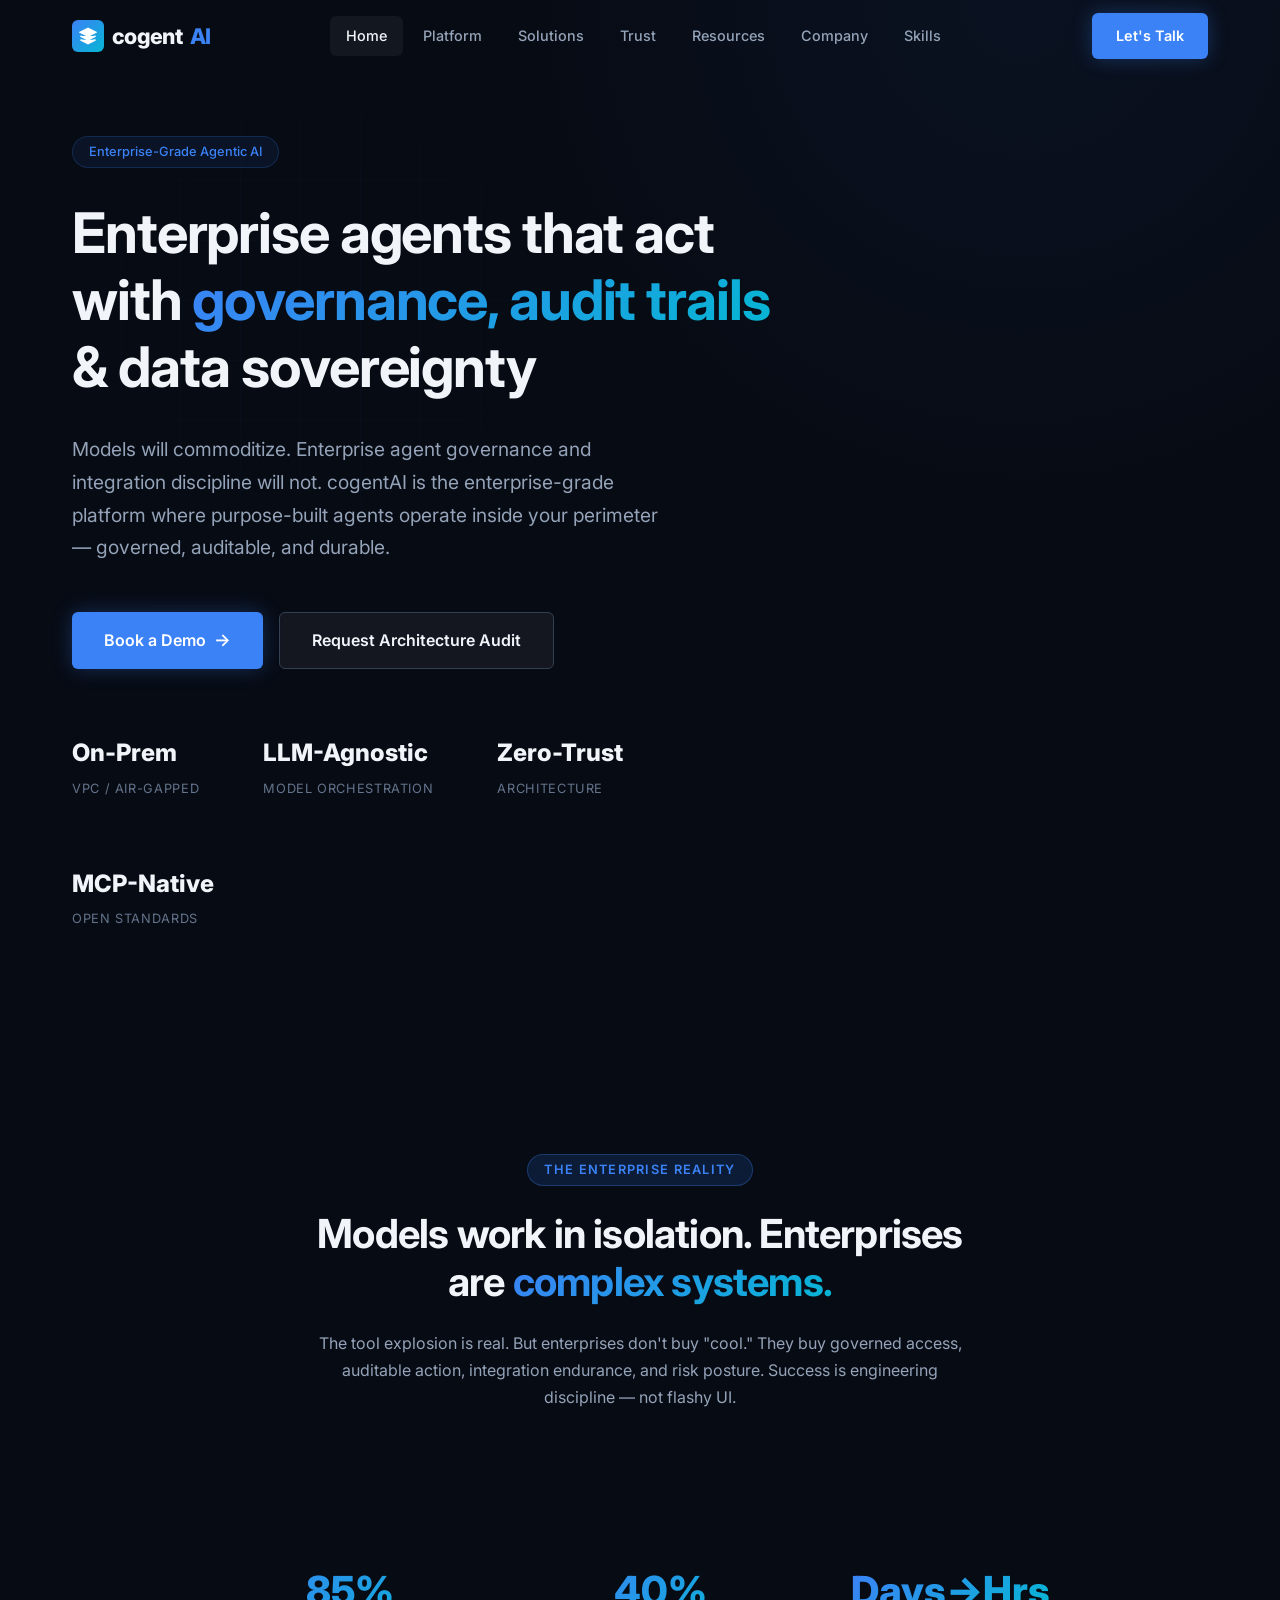
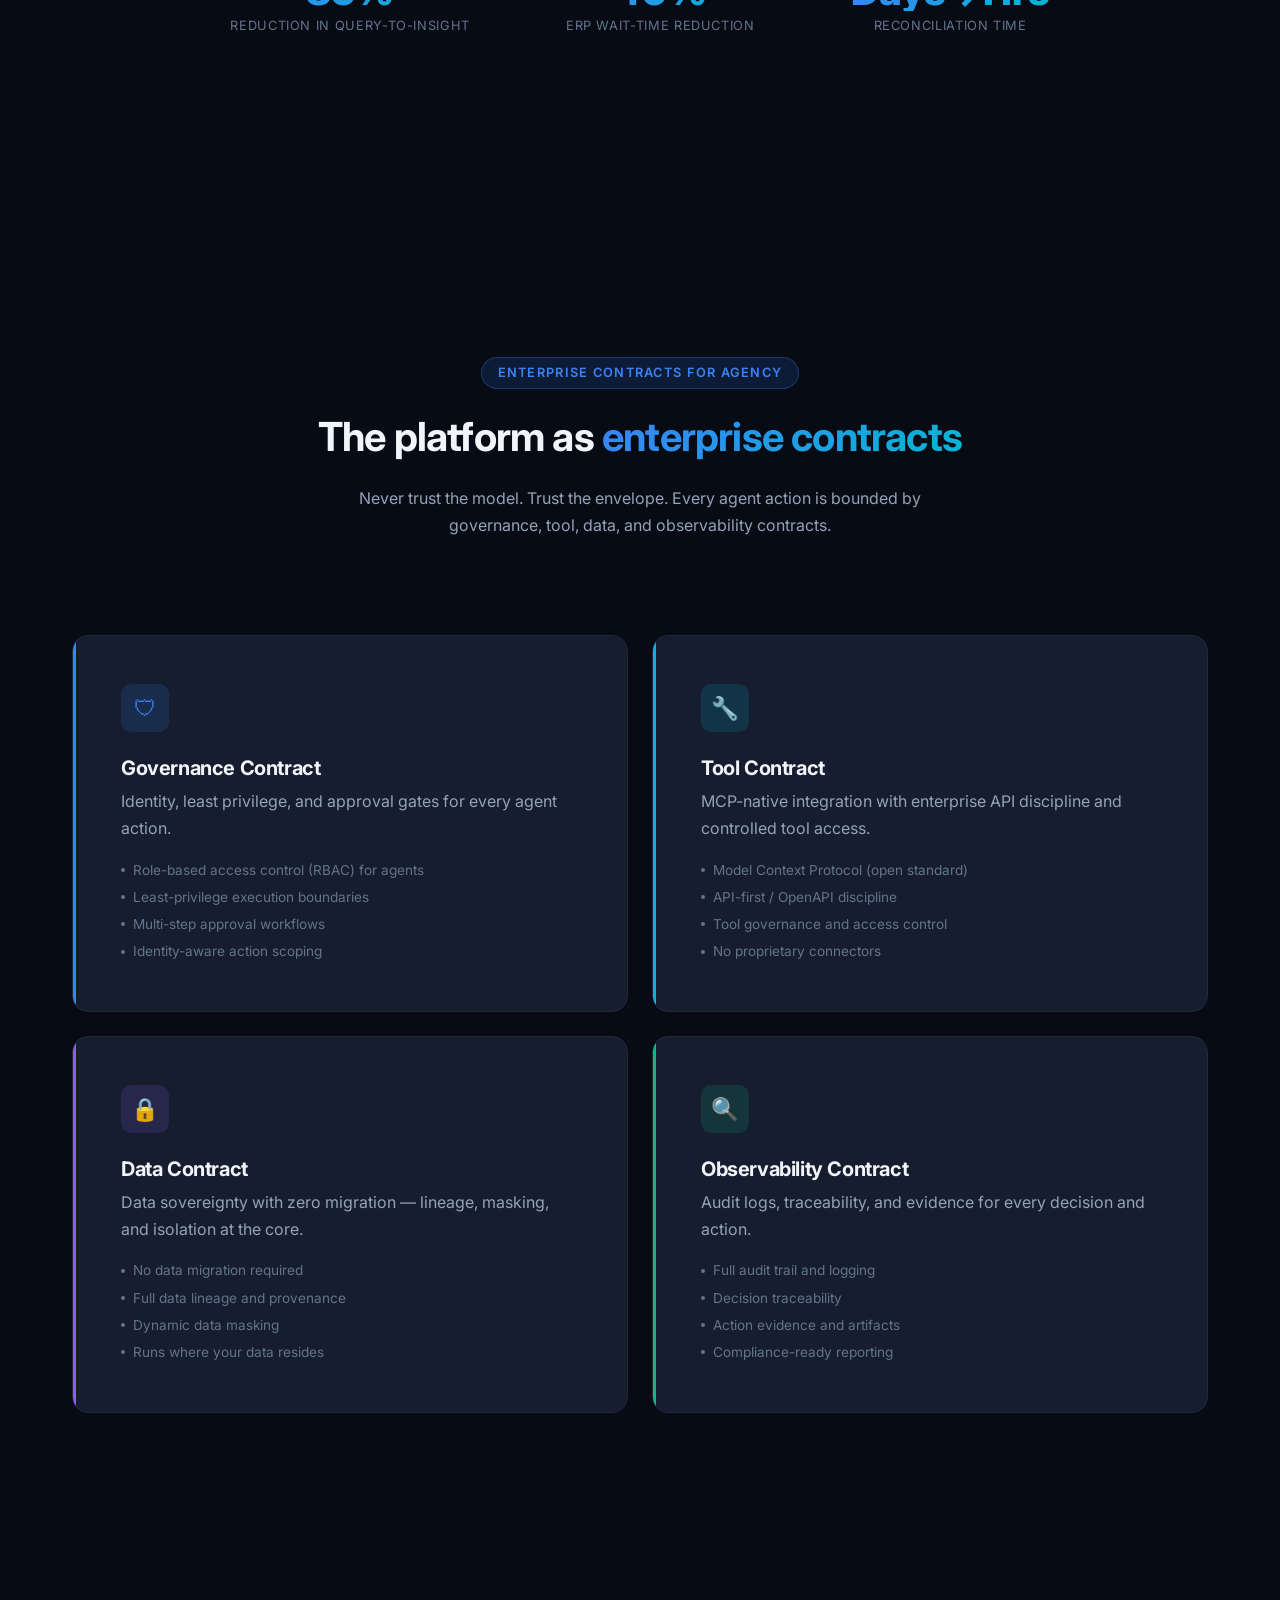
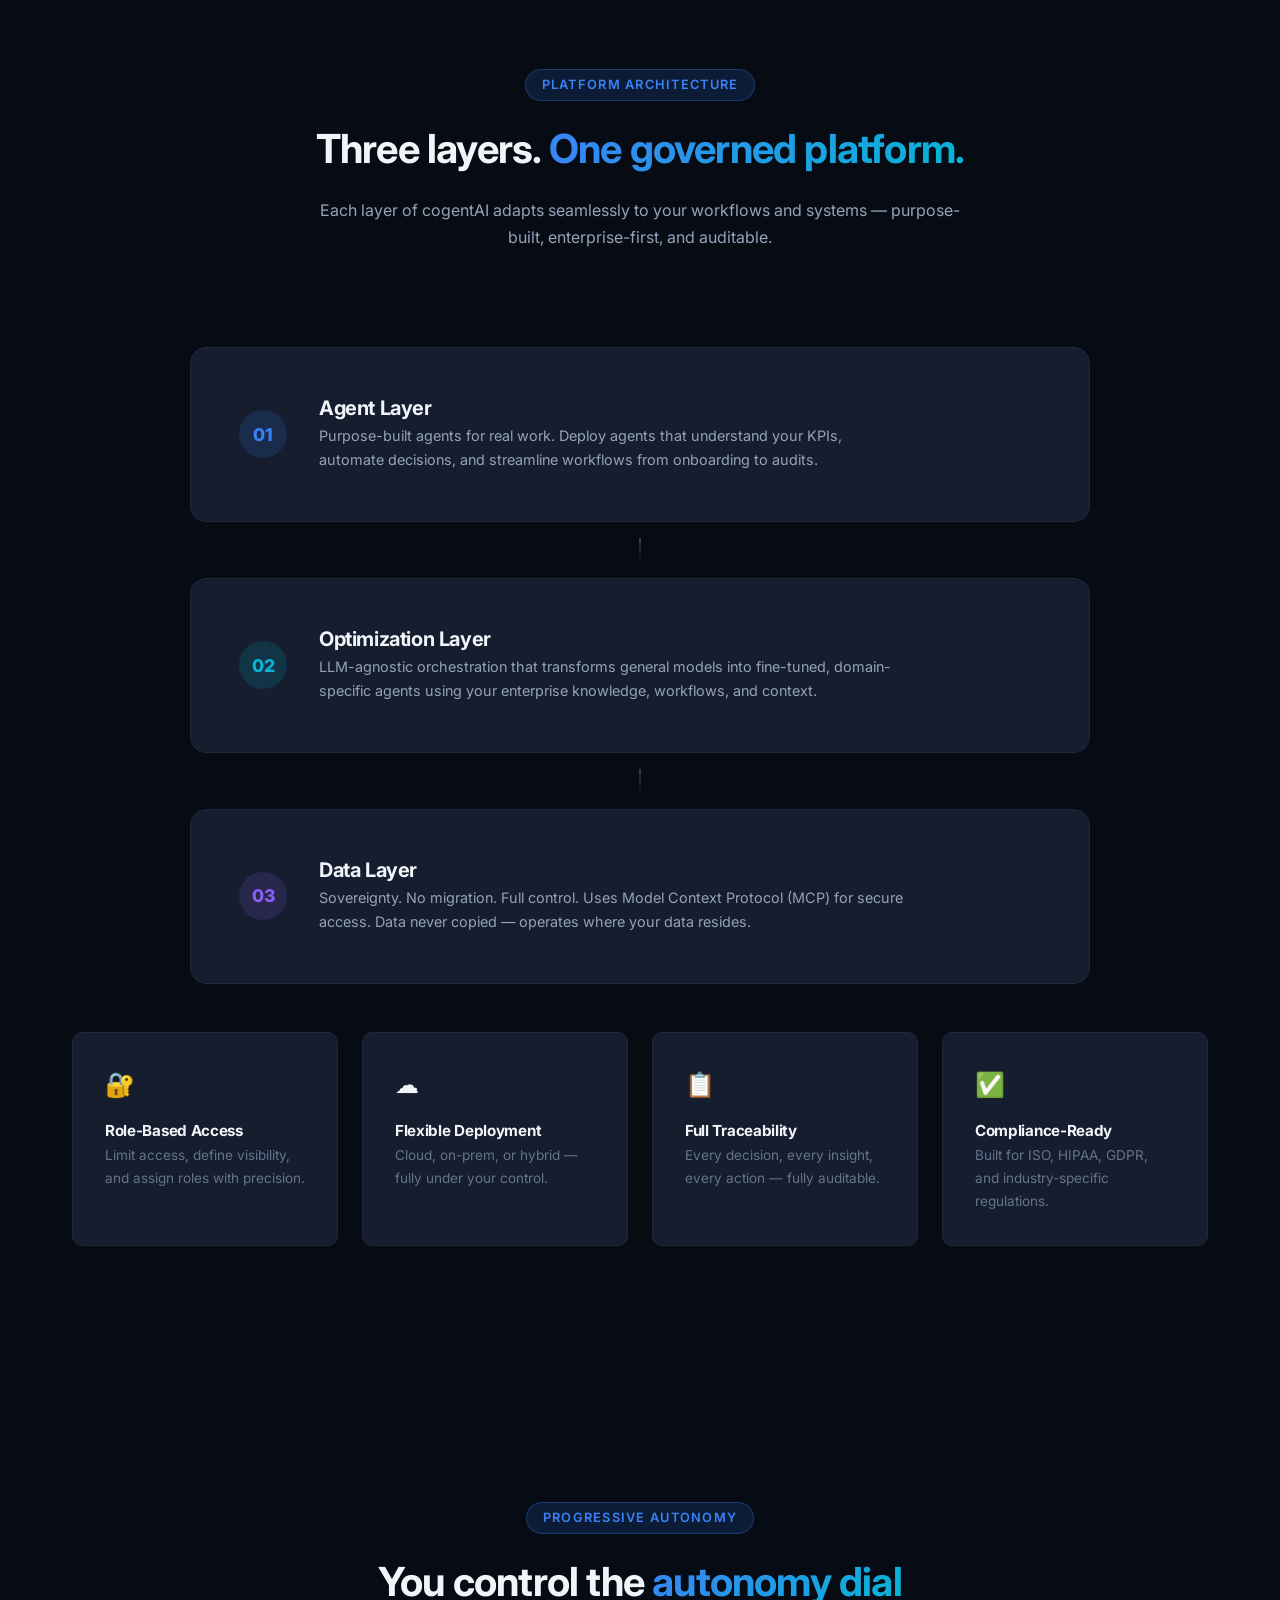
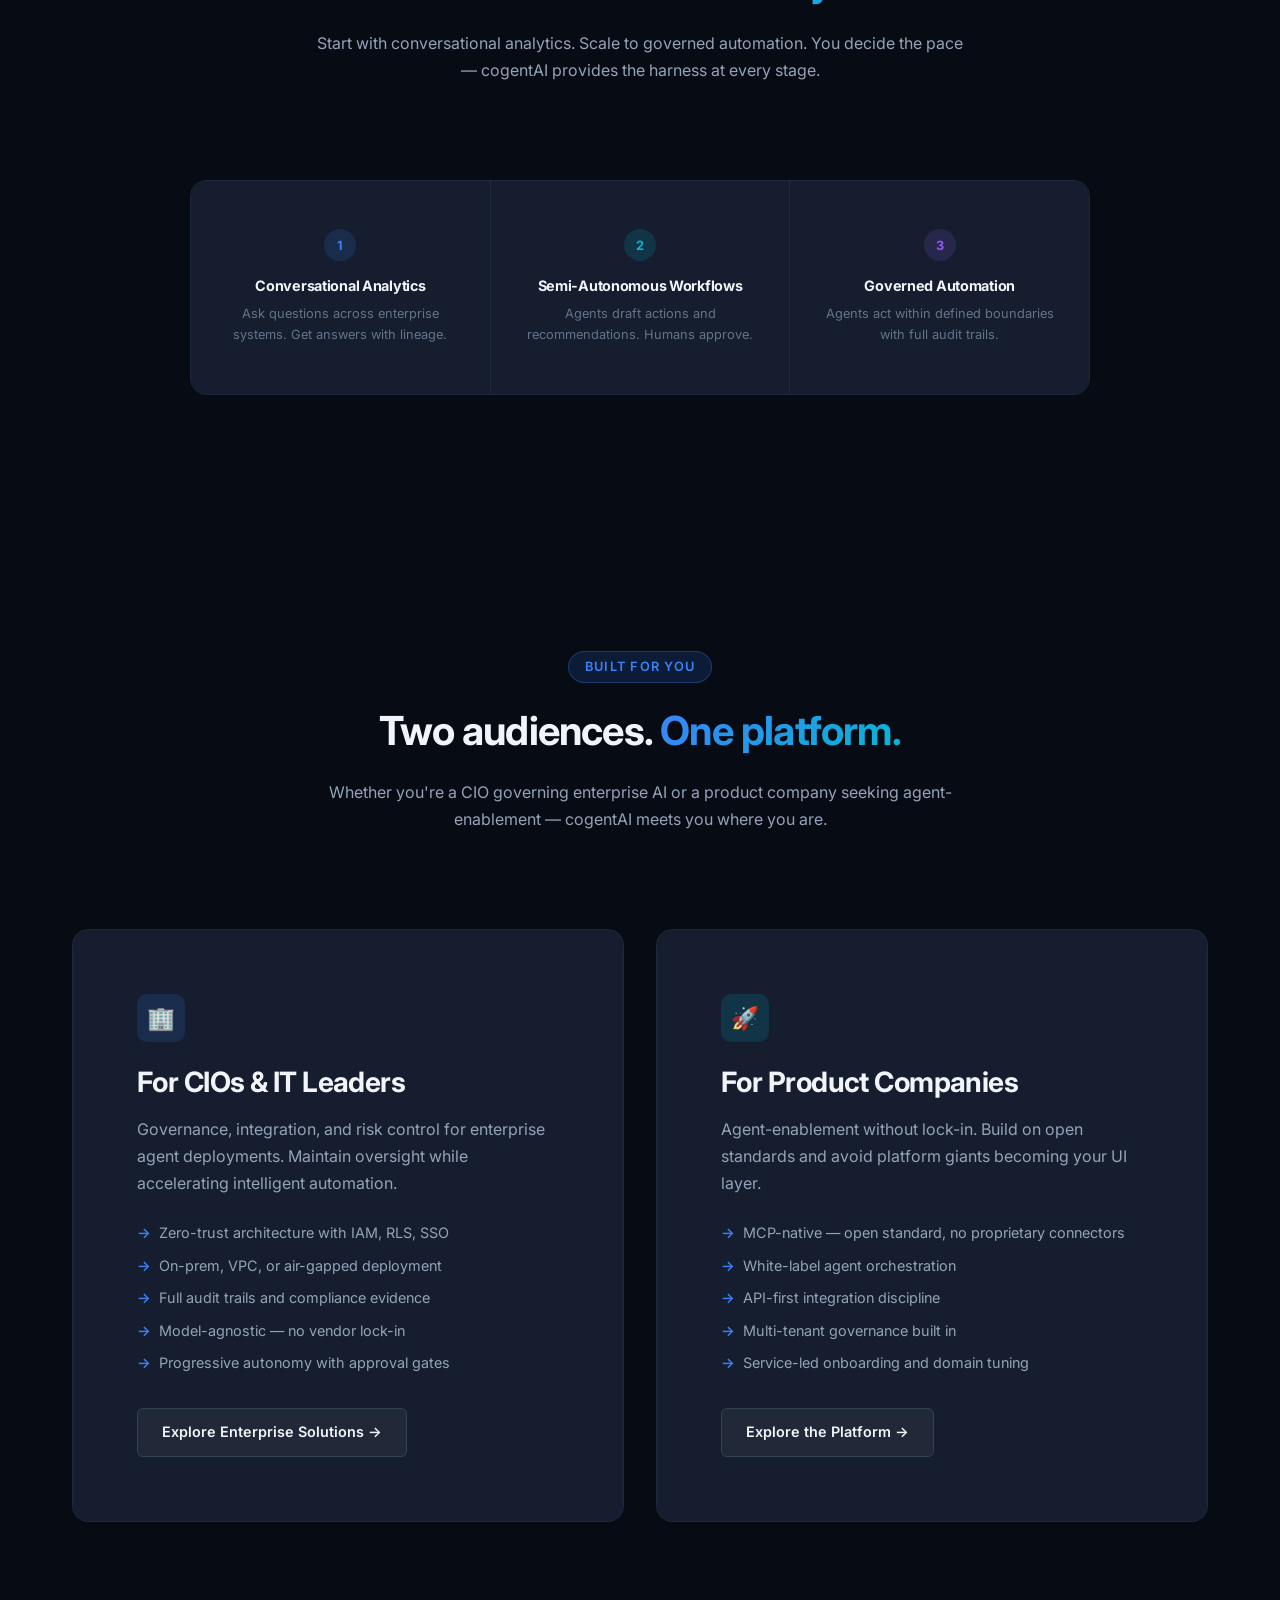
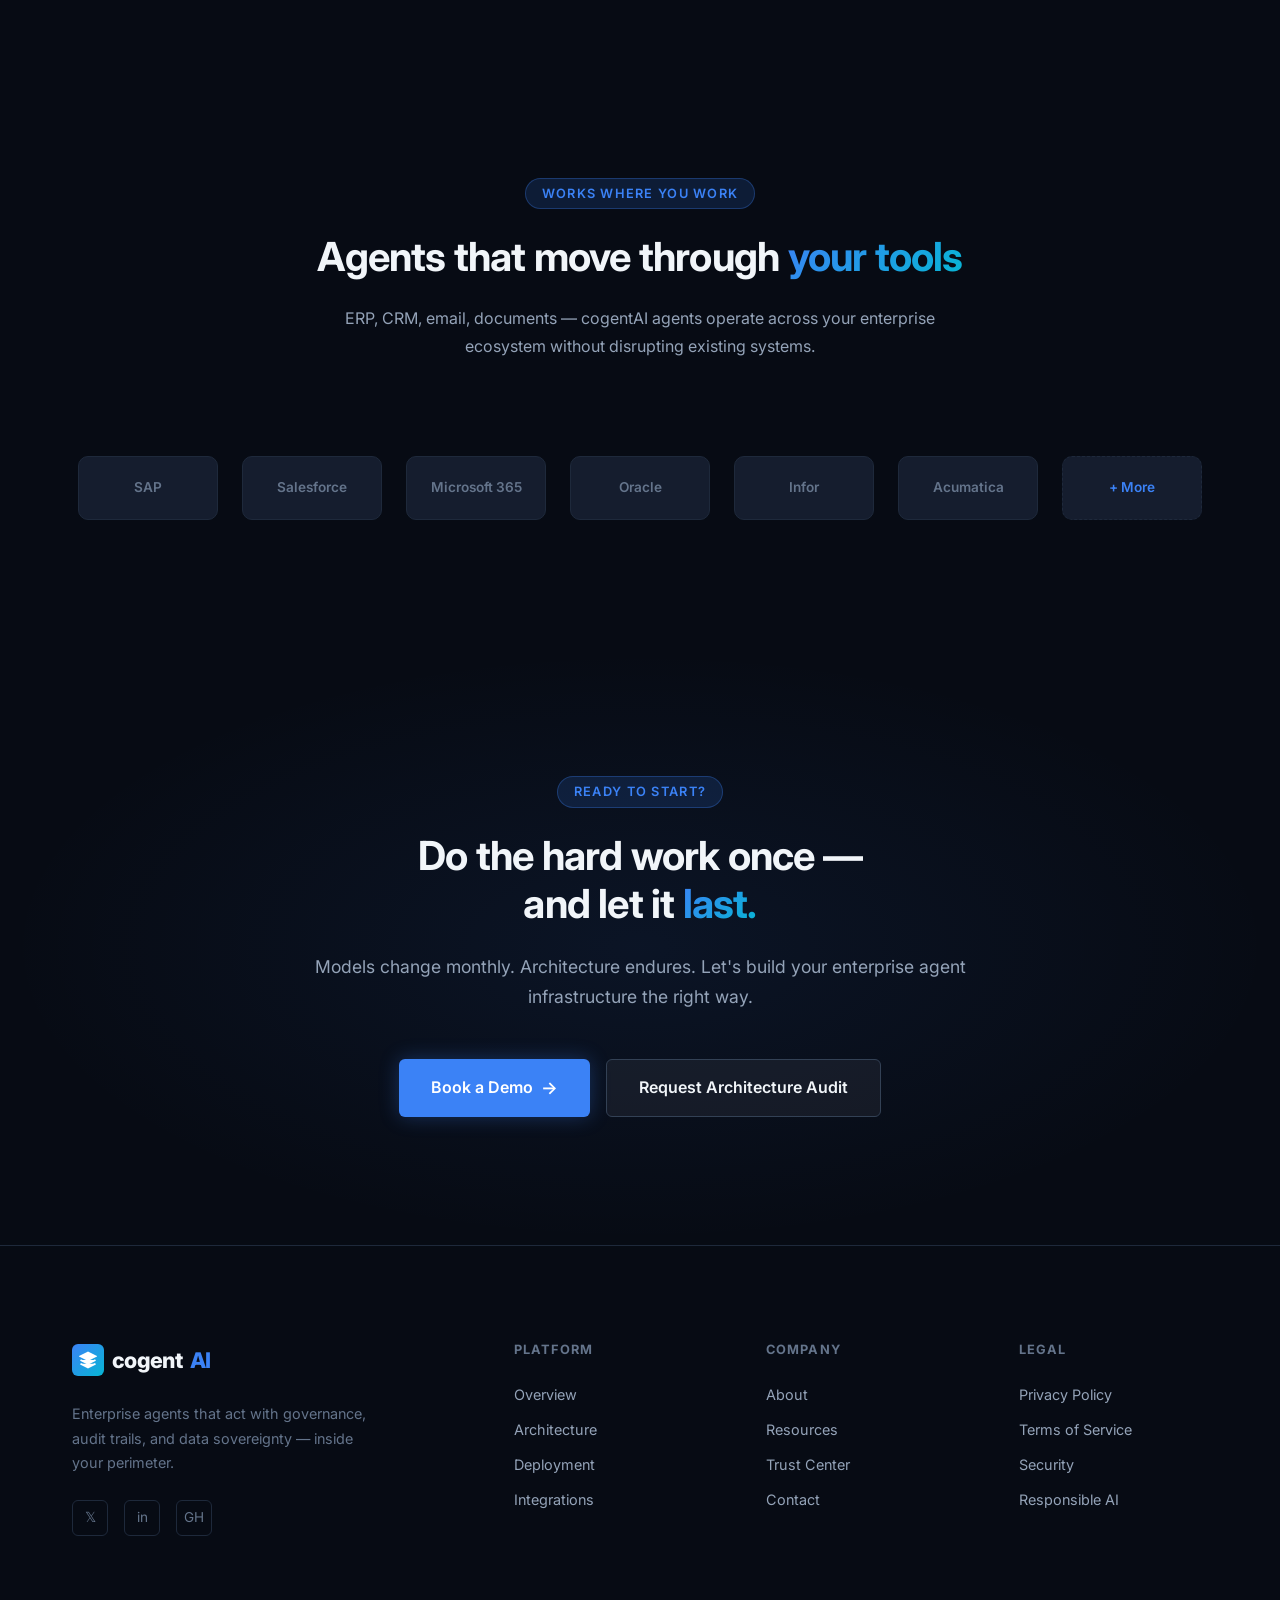
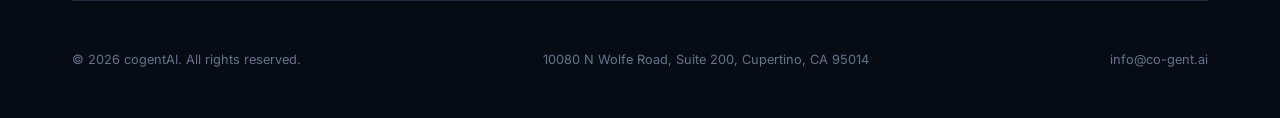
==== index.html @ f17ac7de "Initial prototype: cogentAI enterprise website redesign Complete site rebuild based on the roadmap d" ====
<!DOCTYPE html>
<html lang="en">
<head>
  <meta charset="UTF-8">
  <meta name="viewport" content="width=device-width, initial-scale=1.0">
  <title>cogentAI — Enterprise Agents with Governance, Audit Trails & Data Sovereignty</title>
  <meta name="description" content="Enterprise AI agents that act across your systems with governance, audit trails, and data sovereignty — inside your perimeter.">
  <link rel="preconnect" href="https://fonts.googleapis.com">
  <link rel="preconnect" href="https://fonts.gstatic.com" crossorigin>
  <link href="https://fonts.googleapis.com/css2?family=Inter:wght@400;500;600;700;800&display=swap" rel="stylesheet">
  <link rel="stylesheet" href="css/style.css">
  <link rel="icon" href="data:image/svg+xml,<svg xmlns='http://www.w3.org/2000/svg' viewBox='0 0 32 32'><rect width='32' height='32' rx='6' fill='%233B82F6'/><text x='16' y='22' text-anchor='middle' fill='white' font-size='18' font-weight='bold' font-family='sans-serif'>C</text></svg>">
</head>
<body>

  <!-- ===== HEADER ===== -->
  <header class="site-header" id="site-header">
    <div class="header-inner">
      <a href="index.html" class="logo">
        <div class="logo-icon">
          <svg viewBox="0 0 24 24" fill="none" stroke="white" stroke-width="2.5"><path d="M12 2L2 7l10 5 10-5-10-5z"/><path d="M2 17l10 5 10-5"/><path d="M2 12l10 5 10-5"/></svg>
        </div>
        cogent<span>AI</span>
      </a>

      <nav class="nav-links">
        <a href="index.html" class="active">Home</a>
        <a href="platform.html">Platform</a>
        <a href="solutions.html">Solutions</a>
        <a href="trust.html">Trust</a>
        <a href="resources.html">Resources</a>
        <a href="company.html">Company</a>
        <a href="skills.html">Skills</a>
      </nav>

      <div class="flex gap-md items-center">
        <a href="contact.html" class="btn btn-primary nav-cta desktop-only">Let's Talk</a>
        <button class="mobile-toggle" id="mobile-toggle" aria-label="Menu">
          <span></span><span></span><span></span>
        </button>
      </div>
    </div>
  </header>

  <nav class="mobile-nav" id="mobile-nav">
    <a href="index.html">Home</a>
    <a href="platform.html">Platform</a>
    <a href="solutions.html">Solutions</a>
    <a href="trust.html">Trust</a>
    <a href="resources.html">Resources</a>
    <a href="company.html">Company</a>
    <a href="skills.html">Skills</a>
    <a href="contact.html" class="btn btn-primary mt-lg">Let's Talk</a>
  </nav>

  <!-- ===== HERO ===== -->
  <section class="hero bg-grid">
    <div class="container">
      <div class="hero-content">
        <div class="hero-label">Enterprise-Grade Agentic AI</div>
        <h1>Enterprise agents that act with <span class="text-gradient">governance, audit trails</span> &amp; data sovereignty</h1>
        <p>Models will commoditize. Enterprise agent governance and integration discipline will not. cogentAI is the enterprise-grade platform where purpose-built agents operate inside your perimeter — governed, auditable, and durable.</p>
        <div class="hero-actions">
          <a href="contact.html" class="btn btn-primary btn-lg">Book a Demo <span class="btn-icon">→</span></a>
          <a href="contact.html" class="btn btn-secondary btn-lg">Request Architecture Audit</a>
        </div>
        <div class="hero-proof">
          <div class="hero-proof-item">
            <strong>On-Prem</strong>
            <span>VPC / Air-Gapped</span>
          </div>
          <div class="hero-proof-item">
            <strong>LLM-Agnostic</strong>
            <span>Model Orchestration</span>
          </div>
          <div class="hero-proof-item">
            <strong>Zero-Trust</strong>
            <span>Architecture</span>
          </div>
          <div class="hero-proof-item">
            <strong>MCP-Native</strong>
            <span>Open Standards</span>
          </div>
        </div>
      </div>
    </div>
  </section>

  <!-- ===== ENTERPRISE REALITY CHECK ===== -->
  <section id="reality">
    <div class="container">
      <div class="section-header animate-in">
        <div class="section-label">The Enterprise Reality</div>
        <h2>Models work in isolation. Enterprises are <span class="text-gradient">complex systems.</span></h2>
        <p>The tool explosion is real. But enterprises don't buy "cool." They buy governed access, auditable action, integration endurance, and risk posture. Success is engineering discipline — not flashy UI.</p>
      </div>

      <div class="stats-bar animate-in">
        <div class="stat-item">
          <div class="stat-value text-gradient">85%</div>
          <div class="stat-label">Reduction in query-to-insight</div>
        </div>
        <div class="stat-item">
          <div class="stat-value text-gradient">40%</div>
          <div class="stat-label">ERP wait-time reduction</div>
        </div>
        <div class="stat-item">
          <div class="stat-value text-gradient">Days→Hrs</div>
          <div class="stat-label">Reconciliation time</div>
        </div>
      </div>
    </div>
  </section>

  <!-- ===== PLATFORM AS CONTRACTS ===== -->
  <section id="contracts">
    <div class="container">
      <div class="section-header animate-in">
        <div class="section-label">Enterprise Contracts for Agency</div>
        <h2>The platform as <span class="text-gradient">enterprise contracts</span></h2>
        <p>Never trust the model. Trust the envelope. Every agent action is bounded by governance, tool, data, and observability contracts.</p>
      </div>

      <div class="contract-grid stagger-children">
        <div class="contract-card contract-card--governance animate-in">
          <div class="card-icon card-icon--blue">&#x1F6E1;</div>
          <h4>Governance Contract</h4>
          <p>Identity, least privilege, and approval gates for every agent action.</p>
          <ul>
            <li>Role-based access control (RBAC) for agents</li>
            <li>Least-privilege execution boundaries</li>
            <li>Multi-step approval workflows</li>
            <li>Identity-aware action scoping</li>
          </ul>
        </div>

        <div class="contract-card contract-card--tool animate-in">
          <div class="card-icon card-icon--cyan">&#x1F527;</div>
          <h4>Tool Contract</h4>
          <p>MCP-native integration with enterprise API discipline and controlled tool access.</p>
          <ul>
            <li>Model Context Protocol (open standard)</li>
            <li>API-first / OpenAPI discipline</li>
            <li>Tool governance and access control</li>
            <li>No proprietary connectors</li>
          </ul>
        </div>

        <div class="contract-card contract-card--data animate-in">
          <div class="card-icon card-icon--purple">&#x1F512;</div>
          <h4>Data Contract</h4>
          <p>Data sovereignty with zero migration — lineage, masking, and isolation at the core.</p>
          <ul>
            <li>No data migration required</li>
            <li>Full data lineage and provenance</li>
            <li>Dynamic data masking</li>
            <li>Runs where your data resides</li>
          </ul>
        </div>

        <div class="contract-card contract-card--observability animate-in">
          <div class="card-icon card-icon--green">&#x1F50D;</div>
          <h4>Observability Contract</h4>
          <p>Audit logs, traceability, and evidence for every decision and action.</p>
          <ul>
            <li>Full audit trail and logging</li>
            <li>Decision traceability</li>
            <li>Action evidence and artifacts</li>
            <li>Compliance-ready reporting</li>
          </ul>
        </div>
      </div>
    </div>
  </section>

  <!-- ===== THREE-LAYER ARCHITECTURE ===== -->
  <section id="architecture">
    <div class="container">
      <div class="section-header animate-in">
        <div class="section-label">Platform Architecture</div>
        <h2>Three layers. <span class="text-gradient">One governed platform.</span></h2>
        <p>Each layer of cogentAI adapts seamlessly to your workflows and systems — purpose-built, enterprise-first, and auditable.</p>
      </div>

      <div class="arch-diagram">
        <div class="arch-layer animate-in">
          <div class="arch-layer-number" style="background: rgba(59,130,246,0.15); color: var(--color-accent);">01</div>
          <div class="arch-layer-content">
            <h4>Agent Layer</h4>
            <p>Purpose-built agents for real work. Deploy agents that understand your KPIs, automate decisions, and streamline workflows from onboarding to audits.</p>
          </div>
        </div>
        <div class="arch-connector"></div>
        <div class="arch-layer animate-in">
          <div class="arch-layer-number" style="background: rgba(6,182,212,0.15); color: var(--color-accent-secondary);">02</div>
          <div class="arch-layer-content">
            <h4>Optimization Layer</h4>
            <p>LLM-agnostic orchestration that transforms general models into fine-tuned, domain-specific agents using your enterprise knowledge, workflows, and context.</p>
          </div>
        </div>
        <div class="arch-connector"></div>
        <div class="arch-layer animate-in">
          <div class="arch-layer-number" style="background: rgba(139,92,246,0.15); color: var(--color-accent-tertiary);">03</div>
          <div class="arch-layer-content">
            <h4>Data Layer</h4>
            <p>Sovereignty. No migration. Full control. Uses Model Context Protocol (MCP) for secure access. Data never copied — operates where your data resides.</p>
          </div>
        </div>
      </div>

      <div class="feature-grid mt-2xl stagger-children">
        <div class="feature-item animate-in">
          <div class="icon">&#x1F510;</div>
          <h5>Role-Based Access</h5>
          <p>Limit access, define visibility, and assign roles with precision.</p>
        </div>
        <div class="feature-item animate-in">
          <div class="icon">&#x2601;</div>
          <h5>Flexible Deployment</h5>
          <p>Cloud, on-prem, or hybrid — fully under your control.</p>
        </div>
        <div class="feature-item animate-in">
          <div class="icon">&#x1F4CB;</div>
          <h5>Full Traceability</h5>
          <p>Every decision, every insight, every action — fully auditable.</p>
        </div>
        <div class="feature-item animate-in">
          <div class="icon">&#x2705;</div>
          <h5>Compliance-Ready</h5>
          <p>Built for ISO, HIPAA, GDPR, and industry-specific regulations.</p>
        </div>
      </div>
    </div>
  </section>

  <!-- ===== PROGRESSIVE AUTONOMY ===== -->
  <section id="autonomy">
    <div class="container">
      <div class="section-header animate-in">
        <div class="section-label">Progressive Autonomy</div>
        <h2>You control the <span class="text-gradient">autonomy dial</span></h2>
        <p>Start with conversational analytics. Scale to governed automation. You decide the pace — cogentAI provides the harness at every stage.</p>
      </div>

      <div class="autonomy-track animate-in">
        <div class="autonomy-step">
          <div class="step-num" style="background: rgba(59,130,246,0.15); color: var(--color-accent);">1</div>
          <h5>Conversational Analytics</h5>
          <p>Ask questions across enterprise systems. Get answers with lineage.</p>
        </div>
        <div class="autonomy-step">
          <div class="step-num" style="background: rgba(6,182,212,0.15); color: var(--color-accent-secondary);">2</div>
          <h5>Semi-Autonomous Workflows</h5>
          <p>Agents draft actions and recommendations. Humans approve.</p>
        </div>
        <div class="autonomy-step">
          <div class="step-num" style="background: rgba(139,92,246,0.15); color: var(--color-accent-tertiary);">3</div>
          <h5>Governed Automation</h5>
          <p>Agents act within defined boundaries with full audit trails.</p>
        </div>
      </div>
    </div>
  </section>

  <!-- ===== WHO IT'S FOR (PERSONAS) ===== -->
  <section id="personas">
    <div class="container">
      <div class="section-header animate-in">
        <div class="section-label">Built For You</div>
        <h2>Two audiences. <span class="text-gradient">One platform.</span></h2>
        <p>Whether you're a CIO governing enterprise AI or a product company seeking agent-enablement — cogentAI meets you where you are.</p>
      </div>

      <div class="persona-grid">
        <div class="persona-card animate-in">
          <div class="card-icon card-icon--blue">&#x1F3E2;</div>
          <h3>For CIOs &amp; IT Leaders</h3>
          <p>Governance, integration, and risk control for enterprise agent deployments. Maintain oversight while accelerating intelligent automation.</p>
          <ul>
            <li>Zero-trust architecture with IAM, RLS, SSO</li>
            <li>On-prem, VPC, or air-gapped deployment</li>
            <li>Full audit trails and compliance evidence</li>
            <li>Model-agnostic — no vendor lock-in</li>
            <li>Progressive autonomy with approval gates</li>
          </ul>
          <a href="solutions.html" class="btn btn-secondary">Explore Enterprise Solutions →</a>
        </div>

        <div class="persona-card animate-in">
          <div class="card-icon card-icon--cyan">&#x1F680;</div>
          <h3>For Product Companies</h3>
          <p>Agent-enablement without lock-in. Build on open standards and avoid platform giants becoming your UI layer.</p>
          <ul>
            <li>MCP-native — open standard, no proprietary connectors</li>
            <li>White-label agent orchestration</li>
            <li>API-first integration discipline</li>
            <li>Multi-tenant governance built in</li>
            <li>Service-led onboarding and domain tuning</li>
          </ul>
          <a href="platform.html" class="btn btn-secondary">Explore the Platform →</a>
        </div>
      </div>
    </div>
  </section>

  <!-- ===== INTEGRATIONS ===== -->
  <section id="integrations">
    <div class="container">
      <div class="section-header animate-in">
        <div class="section-label">Works Where You Work</div>
        <h2>Agents that move through <span class="text-gradient">your tools</span></h2>
        <p>ERP, CRM, email, documents — cogentAI agents operate across your enterprise ecosystem without disrupting existing systems.</p>
      </div>

      <div class="integration-grid animate-in">
        <div class="integration-item">SAP</div>
        <div class="integration-item">Salesforce</div>
        <div class="integration-item">Microsoft 365</div>
        <div class="integration-item">Oracle</div>
        <div class="integration-item">Infor</div>
        <div class="integration-item">Acumatica</div>
        <div class="integration-item" style="border-style: dashed; color: var(--color-accent);">+ More</div>
      </div>
    </div>
  </section>

  <!-- ===== CTA ===== -->
  <section class="cta-section">
    <div class="container">
      <div class="cta-content">
        <div class="section-label">Ready to Start?</div>
        <h2>Do the hard work once —<br>and let it <span class="text-gradient">last.</span></h2>
        <p>Models change monthly. Architecture endures. Let's build your enterprise agent infrastructure the right way.</p>
        <div class="cta-actions">
          <a href="contact.html" class="btn btn-primary btn-lg">Book a Demo <span class="btn-icon">→</span></a>
          <a href="contact.html" class="btn btn-secondary btn-lg">Request Architecture Audit</a>
        </div>
      </div>
    </div>
  </section>

  <!-- ===== FOOTER ===== -->
  <footer class="site-footer">
    <div class="container">
      <div class="footer-grid">
        <div class="footer-brand">
          <a href="index.html" class="logo">
            <div class="logo-icon">
              <svg viewBox="0 0 24 24" fill="none" stroke="white" stroke-width="2.5"><path d="M12 2L2 7l10 5 10-5-10-5z"/><path d="M2 17l10 5 10-5"/><path d="M2 12l10 5 10-5"/></svg>
            </div>
            cogent<span>AI</span>
          </a>
          <p>Enterprise agents that act with governance, audit trails, and data sovereignty — inside your perimeter.</p>
          <div class="footer-social">
            <a href="https://x.com/Co_gentAI" aria-label="X/Twitter">&#x1D54F;</a>
            <a href="https://www.linkedin.com/company/co-gentai" aria-label="LinkedIn">in</a>
            <a href="https://github.com/Co-gentAI" aria-label="GitHub">GH</a>
          </div>
        </div>

        <div class="footer-column">
          <h5>Platform</h5>
          <ul>
            <li><a href="platform.html">Overview</a></li>
            <li><a href="platform.html#architecture">Architecture</a></li>
            <li><a href="platform.html#deployment">Deployment</a></li>
            <li><a href="platform.html#integrations">Integrations</a></li>
          </ul>
        </div>

        <div class="footer-column">
          <h5>Company</h5>
          <ul>
            <li><a href="company.html">About</a></li>
            <li><a href="resources.html">Resources</a></li>
            <li><a href="trust.html">Trust Center</a></li>
            <li><a href="contact.html">Contact</a></li>
          </ul>
        </div>

        <div class="footer-column">
          <h5>Legal</h5>
          <ul>
            <li><a href="trust.html#privacy">Privacy Policy</a></li>
            <li><a href="trust.html#terms">Terms of Service</a></li>
            <li><a href="trust.html#security">Security</a></li>
            <li><a href="trust.html#responsible-ai">Responsible AI</a></li>
          </ul>
        </div>
      </div>

      <div class="footer-bottom">
        <span>&copy; 2026 cogentAI. All rights reserved.</span>
        <span>10080 N Wolfe Road, Suite 200, Cupertino, CA 95014</span>
        <span>info@co-gent.ai</span>
      </div>
    </div>
  </footer>

  <script src="js/main.js"></script>
</body>
</html>
---- css/style.css ----
/* ============================================
   cogentAI Design System
   Enterprise Agentic AI Platform
   ============================================ */

/* --- CSS Custom Properties --- */
:root {
  /* Colors - Dark Enterprise Palette */
  --color-bg-deep: #070B14;
  --color-bg-primary: #0B1221;
  --color-bg-secondary: #111827;
  --color-bg-card: #151D2E;
  --color-bg-card-hover: #1A2540;
  --color-bg-surface: #1E293B;
  --color-border: #1E293B;
  --color-border-light: #334155;

  /* Accent Colors */
  --color-accent: #3B82F6;
  --color-accent-hover: #2563EB;
  --color-accent-glow: rgba(59, 130, 246, 0.15);
  --color-accent-secondary: #06B6D4;
  --color-accent-tertiary: #8B5CF6;
  --color-success: #10B981;
  --color-warning: #F59E0B;

  /* Text Colors */
  --color-text-primary: #F1F5F9;
  --color-text-secondary: #94A3B8;
  --color-text-muted: #64748B;
  --color-text-accent: #60A5FA;

  /* Light Section */
  --color-light-bg: #F8FAFC;
  --color-light-card: #FFFFFF;
  --color-light-text: #0F172A;
  --color-light-text-secondary: #475569;
  --color-light-border: #E2E8F0;

  /* Typography */
  --font-sans: 'Inter', -apple-system, BlinkMacSystemFont, 'Segoe UI', Roboto, sans-serif;
  --font-mono: 'JetBrains Mono', 'Fira Code', 'Consolas', monospace;

  /* Spacing */
  --space-xs: 0.25rem;
  --space-sm: 0.5rem;
  --space-md: 1rem;
  --space-lg: 1.5rem;
  --space-xl: 2rem;
  --space-2xl: 3rem;
  --space-3xl: 4rem;
  --space-4xl: 6rem;
  --space-5xl: 8rem;

  /* Layout */
  --max-width: 1200px;
  --max-width-narrow: 800px;
  --header-height: 72px;

  /* Radius */
  --radius-sm: 6px;
  --radius-md: 10px;
  --radius-lg: 16px;
  --radius-xl: 24px;

  /* Transitions */
  --transition-fast: 150ms ease;
  --transition-base: 250ms ease;
  --transition-slow: 400ms ease;

  /* Shadows */
  --shadow-sm: 0 1px 2px rgba(0,0,0,0.3);
  --shadow-md: 0 4px 12px rgba(0,0,0,0.3);
  --shadow-lg: 0 8px 32px rgba(0,0,0,0.4);
  --shadow-glow: 0 0 40px rgba(59, 130, 246, 0.1);
}

/* --- Reset & Base --- */
*, *::before, *::after {
  margin: 0;
  padding: 0;
  box-sizing: border-box;
}

html {
  scroll-behavior: smooth;
  scroll-padding-top: var(--header-height);
  -webkit-font-smoothing: antialiased;
  -moz-osx-font-smoothing: grayscale;
}

body {
  font-family: var(--font-sans);
  background: var(--color-bg-deep);
  color: var(--color-text-primary);
  line-height: 1.7;
  font-size: 16px;
  overflow-x: hidden;
}

a {
  color: var(--color-text-accent);
  text-decoration: none;
  transition: color var(--transition-fast);
}

a:hover {
  color: var(--color-accent);
}

img {
  max-width: 100%;
  display: block;
}

ul, ol {
  list-style: none;
}

button {
  cursor: pointer;
  font-family: inherit;
  border: none;
  background: none;
}

/* --- Typography --- */
h1, h2, h3, h4, h5, h6 {
  font-weight: 700;
  line-height: 1.2;
  letter-spacing: -0.02em;
  color: var(--color-text-primary);
}

h1 { font-size: clamp(2.25rem, 5vw, 3.5rem); }
h2 { font-size: clamp(1.75rem, 3.5vw, 2.5rem); }
h3 { font-size: clamp(1.25rem, 2.5vw, 1.75rem); }
h4 { font-size: 1.25rem; }
h5 { font-size: 1.1rem; }

p {
  color: var(--color-text-secondary);
  max-width: 65ch;
}

.text-gradient {
  background: linear-gradient(135deg, var(--color-accent) 0%, var(--color-accent-secondary) 100%);
  -webkit-background-clip: text;
  -webkit-text-fill-color: transparent;
  background-clip: text;
}

.text-gradient-alt {
  background: linear-gradient(135deg, var(--color-accent) 0%, var(--color-accent-tertiary) 100%);
  -webkit-background-clip: text;
  -webkit-text-fill-color: transparent;
  background-clip: text;
}

.text-center { text-align: center; }
.text-sm { font-size: 0.875rem; }
.text-lg { font-size: 1.125rem; }
.text-xl { font-size: 1.25rem; }
.text-muted { color: var(--color-text-muted); }
.text-accent { color: var(--color-text-accent); }

/* --- Layout --- */
.container {
  width: 100%;
  max-width: var(--max-width);
  margin: 0 auto;
  padding: 0 var(--space-xl);
}

.container--narrow {
  max-width: var(--max-width-narrow);
}

section {
  padding: var(--space-5xl) 0;
  position: relative;
}

.section-header {
  text-align: center;
  margin-bottom: var(--space-4xl);
  max-width: 700px;
  margin-left: auto;
  margin-right: auto;
}

.section-header p {
  margin: var(--space-lg) auto 0;
}

.section-label {
  display: inline-flex;
  align-items: center;
  gap: var(--space-sm);
  font-size: 0.8rem;
  font-weight: 600;
  text-transform: uppercase;
  letter-spacing: 0.1em;
  color: var(--color-accent);
  margin-bottom: var(--space-lg);
  padding: var(--space-xs) var(--space-md);
  border: 1px solid rgba(59, 130, 246, 0.3);
  border-radius: 100px;
  background: var(--color-accent-glow);
}

/* --- Grid System --- */
.grid {
  display: grid;
  gap: var(--space-xl);
}

.grid-2 { grid-template-columns: repeat(2, 1fr); }
.grid-3 { grid-template-columns: repeat(3, 1fr); }
.grid-4 { grid-template-columns: repeat(4, 1fr); }

@media (max-width: 1024px) {
  .grid-4 { grid-template-columns: repeat(2, 1fr); }
  .grid-3 { grid-template-columns: repeat(2, 1fr); }
}

@media (max-width: 768px) {
  .grid-2, .grid-3, .grid-4 { grid-template-columns: 1fr; }
}

/* --- Header / Navigation --- */
.site-header {
  position: fixed;
  top: 0;
  left: 0;
  right: 0;
  z-index: 1000;
  height: var(--header-height);
  transition: background var(--transition-base), box-shadow var(--transition-base);
}

.site-header.scrolled {
  background: rgba(11, 18, 33, 0.92);
  backdrop-filter: blur(20px);
  -webkit-backdrop-filter: blur(20px);
  box-shadow: 0 1px 0 rgba(255,255,255,0.05);
}

.header-inner {
  display: flex;
  align-items: center;
  justify-content: space-between;
  height: 100%;
  max-width: var(--max-width);
  margin: 0 auto;
  padding: 0 var(--space-xl);
}

.logo {
  display: flex;
  align-items: center;
  gap: var(--space-sm);
  font-size: 1.35rem;
  font-weight: 800;
  color: var(--color-text-primary);
  letter-spacing: -0.03em;
}

.logo-icon {
  width: 32px;
  height: 32px;
  background: linear-gradient(135deg, var(--color-accent), var(--color-accent-secondary));
  border-radius: var(--radius-sm);
  display: flex;
  align-items: center;
  justify-content: center;
}

.logo-icon svg {
  width: 18px;
  height: 18px;
  fill: white;
}

.logo span {
  color: var(--color-accent);
}

.nav-links {
  display: flex;
  align-items: center;
  gap: var(--space-xs);
}

.nav-links a {
  color: var(--color-text-secondary);
  font-size: 0.9rem;
  font-weight: 500;
  padding: var(--space-sm) var(--space-md);
  border-radius: var(--radius-sm);
  transition: all var(--transition-fast);
}

.nav-links a:hover,
.nav-links a.active {
  color: var(--color-text-primary);
  background: rgba(255,255,255,0.05);
}

.nav-cta {
  margin-left: var(--space-md);
}

/* Mobile Nav */
.mobile-toggle {
  display: none;
  flex-direction: column;
  gap: 5px;
  padding: var(--space-sm);
}

.mobile-toggle span {
  display: block;
  width: 22px;
  height: 2px;
  background: var(--color-text-primary);
  border-radius: 2px;
  transition: all var(--transition-fast);
}

.mobile-nav {
  display: none;
  position: fixed;
  top: var(--header-height);
  left: 0;
  right: 0;
  bottom: 0;
  background: rgba(11, 18, 33, 0.98);
  backdrop-filter: blur(20px);
  padding: var(--space-xl);
  z-index: 999;
}

.mobile-nav.open {
  display: flex;
  flex-direction: column;
  gap: var(--space-sm);
}

.mobile-nav a {
  display: block;
  padding: var(--space-md);
  font-size: 1.1rem;
  color: var(--color-text-secondary);
  border-radius: var(--radius-sm);
}

.mobile-nav a:hover {
  color: var(--color-text-primary);
  background: rgba(255,255,255,0.05);
}

@media (max-width: 900px) {
  .nav-links { display: none; }
  .nav-cta.desktop-only { display: none; }
  .mobile-toggle { display: flex; }
}

/* --- Buttons --- */
.btn {
  display: inline-flex;
  align-items: center;
  gap: var(--space-sm);
  padding: 0.7rem 1.5rem;
  font-size: 0.9rem;
  font-weight: 600;
  border-radius: var(--radius-sm);
  transition: all var(--transition-base);
  white-space: nowrap;
}

.btn-primary {
  background: var(--color-accent);
  color: #fff;
  box-shadow: 0 0 20px rgba(59, 130, 246, 0.3);
}

.btn-primary:hover {
  background: var(--color-accent-hover);
  color: #fff;
  box-shadow: 0 0 30px rgba(59, 130, 246, 0.4);
  transform: translateY(-1px);
}

.btn-secondary {
  background: rgba(255,255,255,0.05);
  color: var(--color-text-primary);
  border: 1px solid var(--color-border-light);
}

.btn-secondary:hover {
  background: rgba(255,255,255,0.1);
  color: var(--color-text-primary);
  border-color: var(--color-text-muted);
}

.btn-ghost {
  color: var(--color-text-secondary);
  padding: 0.5rem 1rem;
}

.btn-ghost:hover {
  color: var(--color-text-primary);
}

.btn-lg {
  padding: 0.85rem 2rem;
  font-size: 1rem;
}

.btn-icon {
  font-size: 1.1em;
}

/* --- Cards --- */
.card {
  background: var(--color-bg-card);
  border: 1px solid var(--color-border);
  border-radius: var(--radius-lg);
  padding: var(--space-2xl);
  transition: all var(--transition-base);
  position: relative;
  overflow: hidden;
}

.card:hover {
  border-color: var(--color-border-light);
  background: var(--color-bg-card-hover);
  transform: translateY(-2px);
  box-shadow: var(--shadow-lg);
}

.card-icon {
  width: 48px;
  height: 48px;
  border-radius: var(--radius-md);
  display: flex;
  align-items: center;
  justify-content: center;
  margin-bottom: var(--space-lg);
  font-size: 1.4rem;
}

.card-icon--blue {
  background: rgba(59, 130, 246, 0.15);
  color: var(--color-accent);
}

.card-icon--cyan {
  background: rgba(6, 182, 212, 0.15);
  color: var(--color-accent-secondary);
}

.card-icon--purple {
  background: rgba(139, 92, 246, 0.15);
  color: var(--color-accent-tertiary);
}

.card-icon--green {
  background: rgba(16, 185, 129, 0.15);
  color: var(--color-success);
}

.card-icon--amber {
  background: rgba(245, 158, 11, 0.15);
  color: var(--color-warning);
}

.card h3, .card h4 {
  margin-bottom: var(--space-sm);
}

.card p {
  font-size: 0.95rem;
  line-height: 1.6;
}

.card--featured {
  border-color: rgba(59, 130, 246, 0.3);
  box-shadow: var(--shadow-glow);
}

.card--featured::before {
  content: '';
  position: absolute;
  top: 0;
  left: 0;
  right: 0;
  height: 2px;
  background: linear-gradient(90deg, var(--color-accent), var(--color-accent-secondary));
}

/* --- Hero Section --- */
.hero {
  min-height: 100vh;
  display: flex;
  align-items: center;
  padding-top: calc(var(--header-height) + var(--space-3xl));
  padding-bottom: var(--space-4xl);
  position: relative;
  overflow: hidden;
}

.hero::before {
  content: '';
  position: absolute;
  top: -50%;
  right: -20%;
  width: 80%;
  height: 100%;
  background: radial-gradient(ellipse, rgba(59, 130, 246, 0.06) 0%, transparent 70%);
  pointer-events: none;
}

.hero::after {
  content: '';
  position: absolute;
  bottom: -30%;
  left: -10%;
  width: 50%;
  height: 60%;
  background: radial-gradient(ellipse, rgba(6, 182, 212, 0.04) 0%, transparent 70%);
  pointer-events: none;
}

.hero-content {
  position: relative;
  z-index: 1;
  max-width: 720px;
}

.hero-label {
  display: inline-flex;
  align-items: center;
  gap: var(--space-sm);
  font-size: 0.8rem;
  font-weight: 500;
  color: var(--color-accent);
  margin-bottom: var(--space-xl);
  padding: var(--space-xs) var(--space-md);
  border: 1px solid rgba(59, 130, 246, 0.2);
  border-radius: 100px;
  background: rgba(59, 130, 246, 0.08);
}

.hero h1 {
  margin-bottom: var(--space-xl);
}

.hero p {
  font-size: 1.2rem;
  line-height: 1.7;
  margin-bottom: var(--space-2xl);
  max-width: 600px;
}

.hero-actions {
  display: flex;
  gap: var(--space-md);
  flex-wrap: wrap;
}

.hero-proof {
  margin-top: var(--space-3xl);
  display: flex;
  gap: var(--space-3xl);
  flex-wrap: wrap;
}

.hero-proof-item {
  display: flex;
  flex-direction: column;
  gap: var(--space-xs);
}

.hero-proof-item strong {
  font-size: 1.5rem;
  font-weight: 800;
  color: var(--color-text-primary);
}

.hero-proof-item span {
  font-size: 0.8rem;
  color: var(--color-text-muted);
  text-transform: uppercase;
  letter-spacing: 0.05em;
}

/* Hero visual element */
.hero-visual {
  position: absolute;
  right: -5%;
  top: 50%;
  transform: translateY(-50%);
  width: 500px;
  height: 500px;
  opacity: 0.35;
  pointer-events: none;
}

@media (max-width: 1200px) {
  .hero-visual { display: none; }
}

/* --- Architecture Diagram --- */
.arch-diagram {
  display: flex;
  flex-direction: column;
  gap: var(--space-md);
  max-width: 900px;
  margin: 0 auto;
}

.arch-layer {
  display: flex;
  align-items: center;
  gap: var(--space-xl);
  padding: var(--space-2xl);
  border-radius: var(--radius-lg);
  border: 1px solid var(--color-border);
  background: var(--color-bg-card);
  transition: all var(--transition-base);
}

.arch-layer:hover {
  border-color: var(--color-border-light);
  background: var(--color-bg-card-hover);
}

.arch-layer-number {
  width: 48px;
  height: 48px;
  border-radius: 50%;
  display: flex;
  align-items: center;
  justify-content: center;
  font-weight: 800;
  font-size: 1.1rem;
  flex-shrink: 0;
}

.arch-layer-content h4 {
  margin-bottom: var(--space-xs);
}

.arch-layer-content p {
  font-size: 0.9rem;
}

.arch-connector {
  width: 2px;
  height: 24px;
  margin: 0 auto;
  background: linear-gradient(to bottom, var(--color-border-light), transparent);
}

/* --- Feature Grid --- */
.feature-grid {
  display: grid;
  grid-template-columns: repeat(4, 1fr);
  gap: var(--space-lg);
}

@media (max-width: 1024px) {
  .feature-grid { grid-template-columns: repeat(2, 1fr); }
}

@media (max-width: 600px) {
  .feature-grid { grid-template-columns: 1fr; }
}

.feature-item {
  padding: var(--space-xl);
  border-radius: var(--radius-md);
  border: 1px solid var(--color-border);
  background: var(--color-bg-card);
  transition: all var(--transition-base);
}

.feature-item:hover {
  border-color: var(--color-border-light);
  transform: translateY(-2px);
}

.feature-item .icon {
  font-size: 1.5rem;
  margin-bottom: var(--space-md);
}

.feature-item h5 {
  margin-bottom: var(--space-xs);
  font-size: 0.95rem;
}

.feature-item p {
  font-size: 0.85rem;
  color: var(--color-text-muted);
}

/* --- Persona Cards --- */
.persona-grid {
  display: grid;
  grid-template-columns: repeat(2, 1fr);
  gap: var(--space-xl);
}

@media (max-width: 768px) {
  .persona-grid { grid-template-columns: 1fr; }
}

.persona-card {
  padding: var(--space-3xl);
  border-radius: var(--radius-lg);
  border: 1px solid var(--color-border);
  background: var(--color-bg-card);
  transition: all var(--transition-base);
}

.persona-card:hover {
  border-color: var(--color-border-light);
  transform: translateY(-3px);
  box-shadow: var(--shadow-lg);
}

.persona-card h3 {
  margin-bottom: var(--space-md);
}

.persona-card p {
  margin-bottom: var(--space-lg);
}

.persona-card ul {
  display: flex;
  flex-direction: column;
  gap: var(--space-sm);
  margin-bottom: var(--space-xl);
}

.persona-card li {
  display: flex;
  align-items: flex-start;
  gap: var(--space-sm);
  font-size: 0.9rem;
  color: var(--color-text-secondary);
}

.persona-card li::before {
  content: '→';
  color: var(--color-accent);
  font-weight: 600;
  flex-shrink: 0;
}

/* --- Integration Logos --- */
.integration-grid {
  display: flex;
  justify-content: center;
  flex-wrap: wrap;
  gap: var(--space-lg);
}

.integration-item {
  display: flex;
  align-items: center;
  justify-content: center;
  width: 140px;
  height: 64px;
  padding: var(--space-md);
  border-radius: var(--radius-md);
  border: 1px solid var(--color-border);
  background: var(--color-bg-card);
  font-size: 0.85rem;
  font-weight: 600;
  color: var(--color-text-muted);
  transition: all var(--transition-base);
}

.integration-item:hover {
  border-color: var(--color-border-light);
  color: var(--color-text-secondary);
  background: var(--color-bg-card-hover);
}

/* --- Autonomy Dial Section --- */
.autonomy-track {
  display: flex;
  align-items: stretch;
  gap: 0;
  max-width: 900px;
  margin: 0 auto;
  border-radius: var(--radius-lg);
  overflow: hidden;
  border: 1px solid var(--color-border);
}

.autonomy-step {
  flex: 1;
  padding: var(--space-2xl) var(--space-xl);
  background: var(--color-bg-card);
  border-right: 1px solid var(--color-border);
  transition: all var(--transition-base);
  text-align: center;
}

.autonomy-step:last-child {
  border-right: none;
}

.autonomy-step:hover {
  background: var(--color-bg-card-hover);
}

.autonomy-step .step-num {
  display: inline-flex;
  align-items: center;
  justify-content: center;
  width: 32px;
  height: 32px;
  border-radius: 50%;
  font-size: 0.8rem;
  font-weight: 700;
  margin-bottom: var(--space-md);
}

.autonomy-step h5 {
  margin-bottom: var(--space-sm);
  font-size: 0.9rem;
}

.autonomy-step p {
  font-size: 0.8rem;
  color: var(--color-text-muted);
  margin: 0 auto;
}

@media (max-width: 768px) {
  .autonomy-track {
    flex-direction: column;
  }
  .autonomy-step {
    border-right: none;
    border-bottom: 1px solid var(--color-border);
  }
  .autonomy-step:last-child { border-bottom: none; }
}

/* --- Contract Pillars --- */
.contract-grid {
  display: grid;
  grid-template-columns: repeat(2, 1fr);
  gap: var(--space-lg);
}

@media (max-width: 768px) {
  .contract-grid { grid-template-columns: 1fr; }
}

.contract-card {
  padding: var(--space-2xl);
  border-radius: var(--radius-lg);
  border: 1px solid var(--color-border);
  background: var(--color-bg-card);
  position: relative;
  overflow: hidden;
  transition: all var(--transition-base);
}

.contract-card:hover {
  border-color: var(--color-border-light);
  transform: translateY(-2px);
}

.contract-card::before {
  content: '';
  position: absolute;
  top: 0;
  left: 0;
  width: 3px;
  height: 100%;
}

.contract-card--governance::before { background: var(--color-accent); }
.contract-card--tool::before { background: var(--color-accent-secondary); }
.contract-card--data::before { background: var(--color-accent-tertiary); }
.contract-card--observability::before { background: var(--color-success); }

.contract-card h4 {
  margin-bottom: var(--space-sm);
}

.contract-card ul {
  margin-top: var(--space-md);
  display: flex;
  flex-direction: column;
  gap: var(--space-xs);
}

.contract-card li {
  font-size: 0.85rem;
  color: var(--color-text-muted);
  display: flex;
  align-items: center;
  gap: var(--space-sm);
}

.contract-card li::before {
  content: '';
  width: 4px;
  height: 4px;
  border-radius: 50%;
  background: var(--color-text-muted);
  flex-shrink: 0;
}

/* --- Blog / Resource Cards --- */
.blog-card {
  display: flex;
  flex-direction: column;
  border-radius: var(--radius-lg);
  border: 1px solid var(--color-border);
  background: var(--color-bg-card);
  overflow: hidden;
  transition: all var(--transition-base);
}

.blog-card:hover {
  border-color: var(--color-border-light);
  transform: translateY(-3px);
  box-shadow: var(--shadow-lg);
}

.blog-card-image {
  width: 100%;
  height: 200px;
  object-fit: cover;
}

.blog-card-body {
  padding: var(--space-xl);
  flex: 1;
  display: flex;
  flex-direction: column;
}

.blog-card-meta {
  display: flex;
  align-items: center;
  gap: var(--space-md);
  margin-bottom: var(--space-md);
}

.blog-card-tag {
  font-size: 0.75rem;
  font-weight: 600;
  text-transform: uppercase;
  letter-spacing: 0.05em;
  color: var(--color-accent);
  padding: 2px 8px;
  background: var(--color-accent-glow);
  border-radius: 4px;
}

.blog-card-date {
  font-size: 0.8rem;
  color: var(--color-text-muted);
}

.blog-card h4 {
  margin-bottom: var(--space-sm);
  font-size: 1.1rem;
}

.blog-card p {
  font-size: 0.9rem;
  color: var(--color-text-muted);
  flex: 1;
}

.blog-card-link {
  margin-top: var(--space-lg);
  font-size: 0.85rem;
  font-weight: 600;
  color: var(--color-text-accent);
  display: inline-flex;
  align-items: center;
  gap: var(--space-xs);
}

.blog-card-link:hover {
  gap: var(--space-sm);
}

/* --- Gradient Placeholder Images --- */
.gradient-img {
  width: 100%;
  height: 200px;
  border-radius: var(--radius-md);
}

.gradient-img--blue {
  background: linear-gradient(135deg, rgba(59,130,246,0.2) 0%, rgba(6,182,212,0.1) 100%);
}

.gradient-img--purple {
  background: linear-gradient(135deg, rgba(139,92,246,0.2) 0%, rgba(59,130,246,0.1) 100%);
}

.gradient-img--cyan {
  background: linear-gradient(135deg, rgba(6,182,212,0.2) 0%, rgba(16,185,129,0.1) 100%);
}

.gradient-img--green {
  background: linear-gradient(135deg, rgba(16,185,129,0.2) 0%, rgba(6,182,212,0.1) 100%);
}

/* --- Trust / Compliance Badges --- */
.trust-badges {
  display: flex;
  justify-content: center;
  flex-wrap: wrap;
  gap: var(--space-lg);
  margin-top: var(--space-2xl);
}

.trust-badge {
  display: flex;
  align-items: center;
  gap: var(--space-sm);
  padding: var(--space-sm) var(--space-lg);
  border-radius: 100px;
  border: 1px solid var(--color-border);
  background: var(--color-bg-card);
  font-size: 0.8rem;
  font-weight: 600;
  color: var(--color-text-muted);
}

.trust-badge .badge-dot {
  width: 8px;
  height: 8px;
  border-radius: 50%;
  background: var(--color-success);
}

/* --- Timeline / Process --- */
.process-steps {
  display: flex;
  flex-direction: column;
  gap: var(--space-xl);
  max-width: 700px;
  margin: 0 auto;
  position: relative;
}

.process-steps::before {
  content: '';
  position: absolute;
  left: 23px;
  top: 48px;
  bottom: 48px;
  width: 1px;
  background: linear-gradient(to bottom, var(--color-accent), var(--color-accent-secondary), var(--color-accent-tertiary));
  opacity: 0.3;
}

.process-step {
  display: flex;
  gap: var(--space-xl);
  align-items: flex-start;
}

.process-step-dot {
  width: 48px;
  height: 48px;
  border-radius: 50%;
  display: flex;
  align-items: center;
  justify-content: center;
  font-weight: 800;
  font-size: 0.9rem;
  flex-shrink: 0;
  border: 2px solid var(--color-border);
  background: var(--color-bg-primary);
  position: relative;
  z-index: 1;
}

.process-step-content h4 {
  margin-bottom: var(--space-xs);
}

.process-step-content p {
  font-size: 0.9rem;
}

/* --- Accordion --- */
.accordion {
  max-width: 800px;
  margin: 0 auto;
  display: flex;
  flex-direction: column;
  gap: var(--space-sm);
}

.accordion-item {
  border: 1px solid var(--color-border);
  border-radius: var(--radius-md);
  overflow: hidden;
  transition: border-color var(--transition-base);
}

.accordion-item.open {
  border-color: var(--color-border-light);
}

.accordion-trigger {
  width: 100%;
  display: flex;
  align-items: center;
  justify-content: space-between;
  padding: var(--space-lg) var(--space-xl);
  background: var(--color-bg-card);
  color: var(--color-text-primary);
  font-size: 1rem;
  font-weight: 600;
  text-align: left;
  transition: background var(--transition-fast);
}

.accordion-trigger:hover {
  background: var(--color-bg-card-hover);
}

.accordion-arrow {
  font-size: 0.8rem;
  transition: transform var(--transition-base);
}

.accordion-item.open .accordion-arrow {
  transform: rotate(180deg);
}

.accordion-body {
  max-height: 0;
  overflow: hidden;
  transition: max-height var(--transition-slow);
}

.accordion-body-inner {
  padding: 0 var(--space-xl) var(--space-lg);
  color: var(--color-text-secondary);
  font-size: 0.95rem;
  line-height: 1.7;
}

/* --- Stats Bar --- */
.stats-bar {
  display: flex;
  justify-content: center;
  gap: var(--space-4xl);
  padding: var(--space-3xl) 0;
  flex-wrap: wrap;
}

.stat-item {
  text-align: center;
}

.stat-value {
  font-size: 2.5rem;
  font-weight: 800;
  line-height: 1;
  margin-bottom: var(--space-xs);
}

.stat-label {
  font-size: 0.8rem;
  color: var(--color-text-muted);
  text-transform: uppercase;
  letter-spacing: 0.05em;
}

/* --- CTA Section --- */
.cta-section {
  padding: var(--space-5xl) 0;
  text-align: center;
  position: relative;
  overflow: hidden;
}

.cta-section::before {
  content: '';
  position: absolute;
  top: 0;
  left: 0;
  right: 0;
  bottom: 0;
  background: radial-gradient(ellipse at center, rgba(59, 130, 246, 0.08) 0%, transparent 70%);
  pointer-events: none;
}

.cta-content {
  position: relative;
  z-index: 1;
}

.cta-content h2 {
  margin-bottom: var(--space-lg);
}

.cta-content p {
  margin: 0 auto var(--space-2xl);
  font-size: 1.1rem;
}

.cta-actions {
  display: flex;
  justify-content: center;
  gap: var(--space-md);
  flex-wrap: wrap;
}

/* --- Footer --- */
.site-footer {
  border-top: 1px solid var(--color-border);
  padding: var(--space-4xl) 0 var(--space-2xl);
  background: var(--color-bg-deep);
}

.footer-grid {
  display: grid;
  grid-template-columns: 2fr repeat(3, 1fr);
  gap: var(--space-3xl);
  margin-bottom: var(--space-3xl);
}

@media (max-width: 900px) {
  .footer-grid {
    grid-template-columns: 1fr 1fr;
    gap: var(--space-2xl);
  }
}

@media (max-width: 600px) {
  .footer-grid {
    grid-template-columns: 1fr;
  }
}

.footer-brand {
  max-width: 300px;
}

.footer-brand .logo {
  margin-bottom: var(--space-lg);
}

.footer-brand p {
  font-size: 0.9rem;
  color: var(--color-text-muted);
  margin-bottom: var(--space-lg);
}

.footer-social {
  display: flex;
  gap: var(--space-md);
}

.footer-social a {
  width: 36px;
  height: 36px;
  border-radius: var(--radius-sm);
  border: 1px solid var(--color-border);
  display: flex;
  align-items: center;
  justify-content: center;
  color: var(--color-text-muted);
  font-size: 0.85rem;
  transition: all var(--transition-fast);
}

.footer-social a:hover {
  border-color: var(--color-border-light);
  color: var(--color-text-primary);
  background: rgba(255,255,255,0.05);
}

.footer-column h5 {
  font-size: 0.8rem;
  text-transform: uppercase;
  letter-spacing: 0.08em;
  color: var(--color-text-muted);
  margin-bottom: var(--space-lg);
}

.footer-column ul {
  display: flex;
  flex-direction: column;
  gap: var(--space-sm);
}

.footer-column a {
  font-size: 0.9rem;
  color: var(--color-text-secondary);
}

.footer-column a:hover {
  color: var(--color-text-primary);
}

.footer-bottom {
  display: flex;
  justify-content: space-between;
  align-items: center;
  padding-top: var(--space-2xl);
  border-top: 1px solid var(--color-border);
  font-size: 0.8rem;
  color: var(--color-text-muted);
  flex-wrap: wrap;
  gap: var(--space-md);
}

.footer-bottom-links {
  display: flex;
  gap: var(--space-lg);
}

.footer-bottom-links a {
  font-size: 0.8rem;
  color: var(--color-text-muted);
}

/* --- Light sections --- */
.section--light {
  background: var(--color-light-bg);
}

.section--light h2,
.section--light h3,
.section--light h4,
.section--light h5 {
  color: var(--color-light-text);
}

.section--light p {
  color: var(--color-light-text-secondary);
}

.section--light .section-label {
  background: rgba(59, 130, 246, 0.08);
  border-color: rgba(59, 130, 246, 0.2);
}

/* --- Skill Tags --- */
.skill-tags {
  display: flex;
  flex-wrap: wrap;
  gap: var(--space-sm);
}

.skill-tag {
  display: inline-flex;
  align-items: center;
  gap: var(--space-xs);
  padding: var(--space-xs) var(--space-md);
  border-radius: 100px;
  border: 1px solid var(--color-border);
  background: var(--color-bg-card);
  font-size: 0.8rem;
  color: var(--color-text-secondary);
  transition: all var(--transition-fast);
}

.skill-tag:hover {
  border-color: var(--color-border-light);
  color: var(--color-text-primary);
  background: var(--color-bg-card-hover);
}

.skill-category {
  margin-bottom: var(--space-3xl);
}

.skill-category h3 {
  margin-bottom: var(--space-lg);
  display: flex;
  align-items: center;
  gap: var(--space-sm);
}

/* --- Page Header (subpages) --- */
.page-header {
  padding: calc(var(--header-height) + var(--space-4xl)) 0 var(--space-4xl);
  text-align: center;
  position: relative;
  overflow: hidden;
}

.page-header::before {
  content: '';
  position: absolute;
  top: 0;
  left: 0;
  right: 0;
  bottom: 0;
  background: radial-gradient(ellipse at top center, rgba(59, 130, 246, 0.06) 0%, transparent 60%);
  pointer-events: none;
}

.page-header h1 {
  margin-bottom: var(--space-lg);
  position: relative;
}

.page-header p {
  margin: 0 auto;
  font-size: 1.15rem;
  position: relative;
}

/* --- Table --- */
.table-wrapper {
  overflow-x: auto;
  border-radius: var(--radius-lg);
  border: 1px solid var(--color-border);
}

table {
  width: 100%;
  border-collapse: collapse;
}

th, td {
  padding: var(--space-md) var(--space-lg);
  text-align: left;
  font-size: 0.9rem;
}

th {
  background: var(--color-bg-card);
  color: var(--color-text-muted);
  font-weight: 600;
  text-transform: uppercase;
  font-size: 0.75rem;
  letter-spacing: 0.06em;
  border-bottom: 1px solid var(--color-border);
}

td {
  border-bottom: 1px solid var(--color-border);
  color: var(--color-text-secondary);
}

tr:last-child td {
  border-bottom: none;
}

tr:hover td {
  background: rgba(255,255,255,0.02);
}

.status-badge {
  display: inline-flex;
  align-items: center;
  gap: var(--space-xs);
  padding: 2px 10px;
  border-radius: 100px;
  font-size: 0.75rem;
  font-weight: 600;
}

.status-badge--active {
  background: rgba(16, 185, 129, 0.15);
  color: var(--color-success);
}

.status-badge--planned {
  background: rgba(245, 158, 11, 0.15);
  color: var(--color-warning);
}

.status-badge--certified {
  background: rgba(59, 130, 246, 0.15);
  color: var(--color-accent);
}

/* --- Divider --- */
.divider {
  height: 1px;
  background: var(--color-border);
  margin: var(--space-4xl) 0;
}

/* --- Animations --- */
@keyframes fadeInUp {
  from {
    opacity: 0;
    transform: translateY(20px);
  }
  to {
    opacity: 1;
    transform: translateY(0);
  }
}

.animate-in {
  opacity: 0;
  transform: translateY(20px);
  transition: opacity 0.6s ease, transform 0.6s ease;
}

.animate-in.visible {
  opacity: 1;
  transform: translateY(0);
}

/* Stagger children */
.stagger-children .animate-in:nth-child(1) { transition-delay: 0ms; }
.stagger-children .animate-in:nth-child(2) { transition-delay: 80ms; }
.stagger-children .animate-in:nth-child(3) { transition-delay: 160ms; }
.stagger-children .animate-in:nth-child(4) { transition-delay: 240ms; }
.stagger-children .animate-in:nth-child(5) { transition-delay: 320ms; }
.stagger-children .animate-in:nth-child(6) { transition-delay: 400ms; }

/* --- Background Patterns --- */
.bg-grid {
  position: relative;
}

.bg-grid::after {
  content: '';
  position: absolute;
  top: 0;
  left: 0;
  right: 0;
  bottom: 0;
  background-image:
    linear-gradient(rgba(59, 130, 246, 0.03) 1px, transparent 1px),
    linear-gradient(90deg, rgba(59, 130, 246, 0.03) 1px, transparent 1px);
  background-size: 60px 60px;
  pointer-events: none;
  mask-image: radial-gradient(ellipse at center, black 30%, transparent 80%);
  -webkit-mask-image: radial-gradient(ellipse at center, black 30%, transparent 80%);
}

/* --- Utility --- */
.flex { display: flex; }
.flex-col { flex-direction: column; }
.items-center { align-items: center; }
.justify-center { justify-content: center; }
.justify-between { justify-content: space-between; }
.gap-sm { gap: var(--space-sm); }
.gap-md { gap: var(--space-md); }
.gap-lg { gap: var(--space-lg); }
.gap-xl { gap: var(--space-xl); }
.mt-sm { margin-top: var(--space-sm); }
.mt-md { margin-top: var(--space-md); }
.mt-lg { margin-top: var(--space-lg); }
.mt-xl { margin-top: var(--space-xl); }
.mt-2xl { margin-top: var(--space-2xl); }
.mb-lg { margin-bottom: var(--space-lg); }
.mb-xl { margin-bottom: var(--space-xl); }
.mx-auto { margin-left: auto; margin-right: auto; }
.w-full { width: 100%; }
.relative { position: relative; }
.z-1 { z-index: 1; }
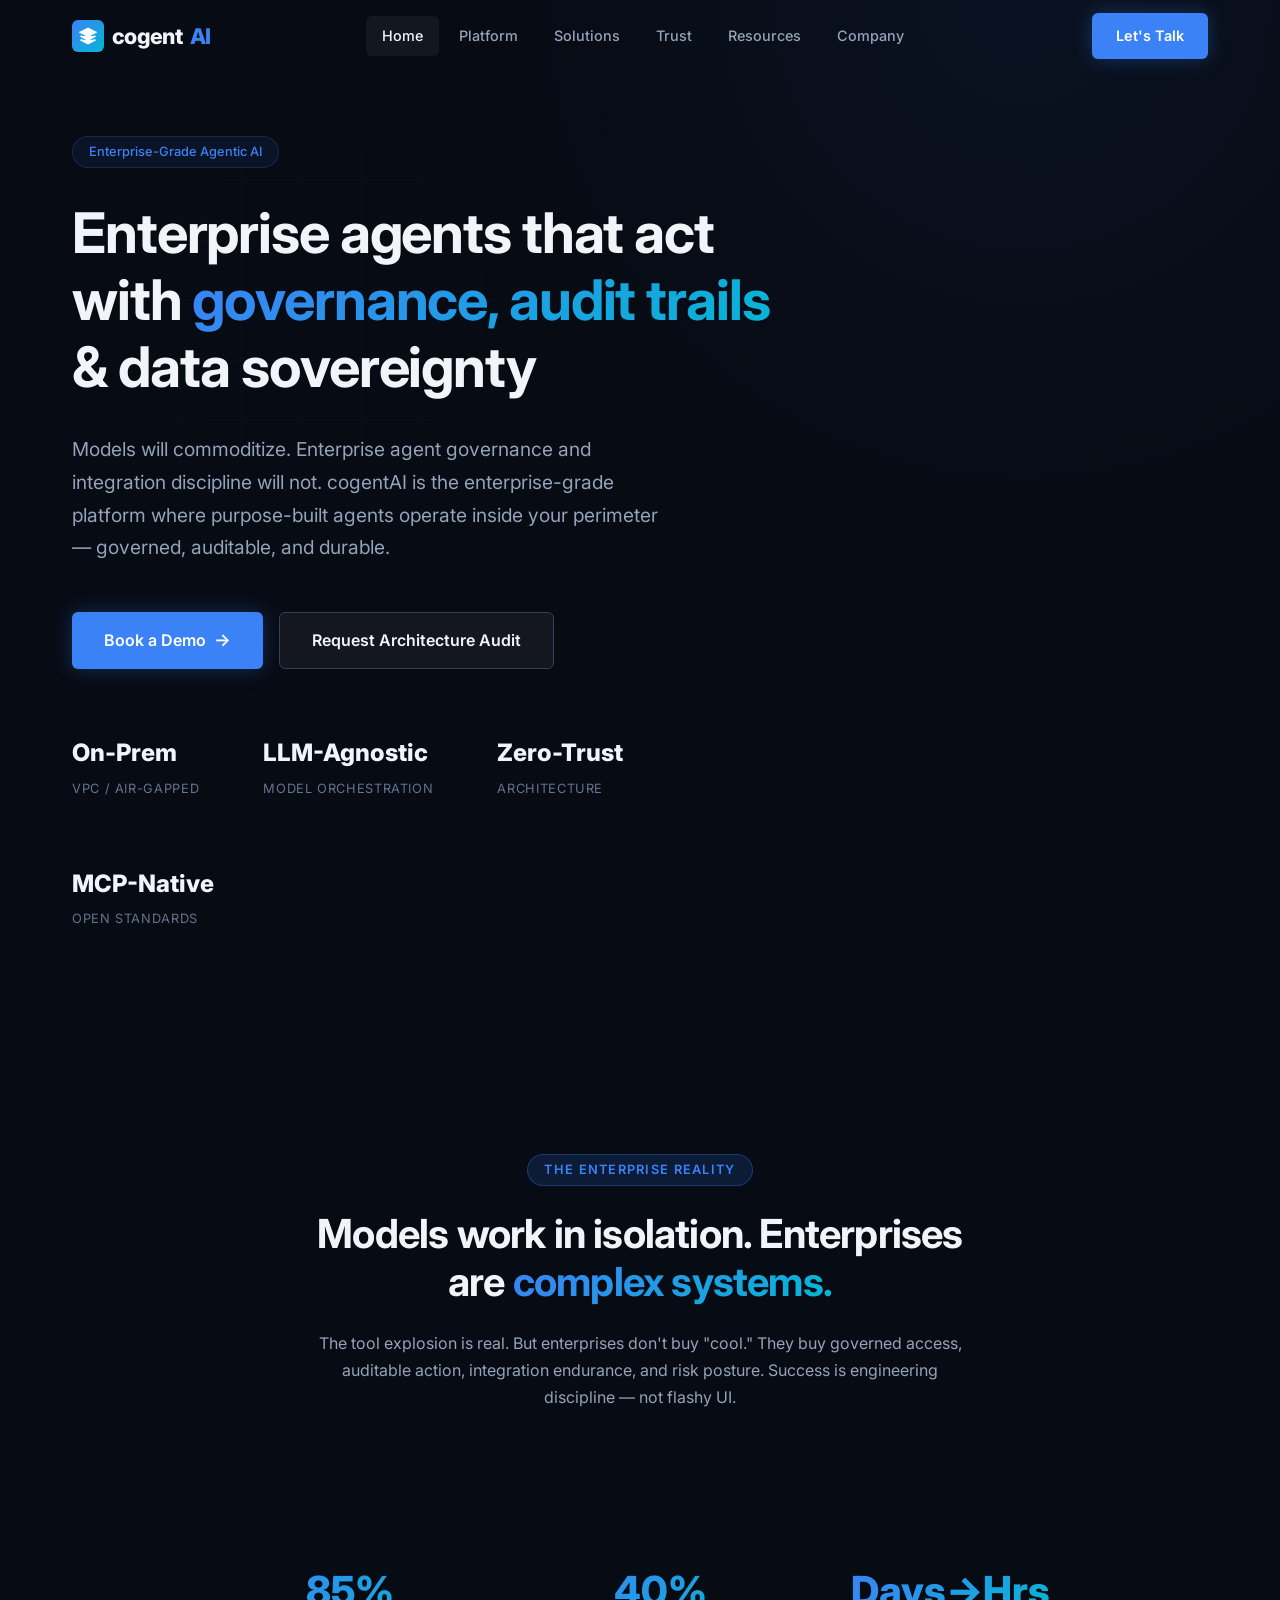
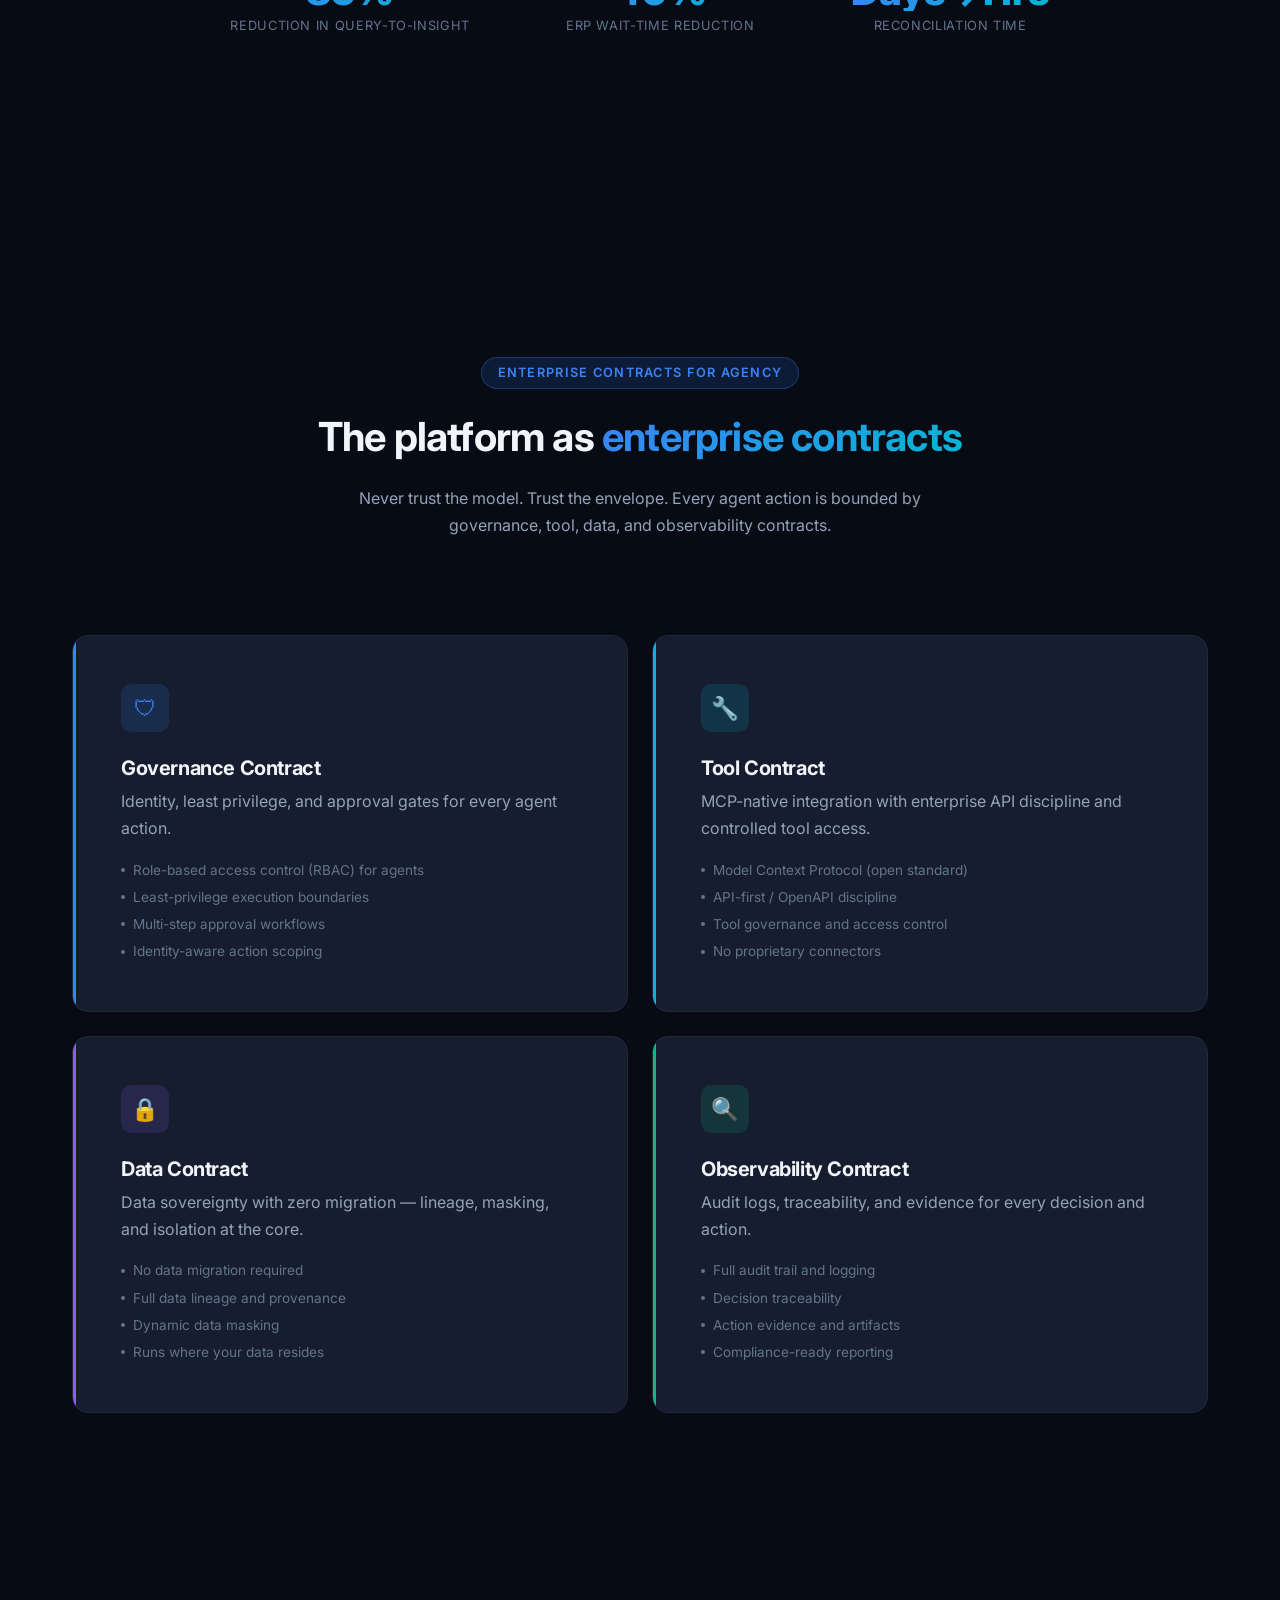
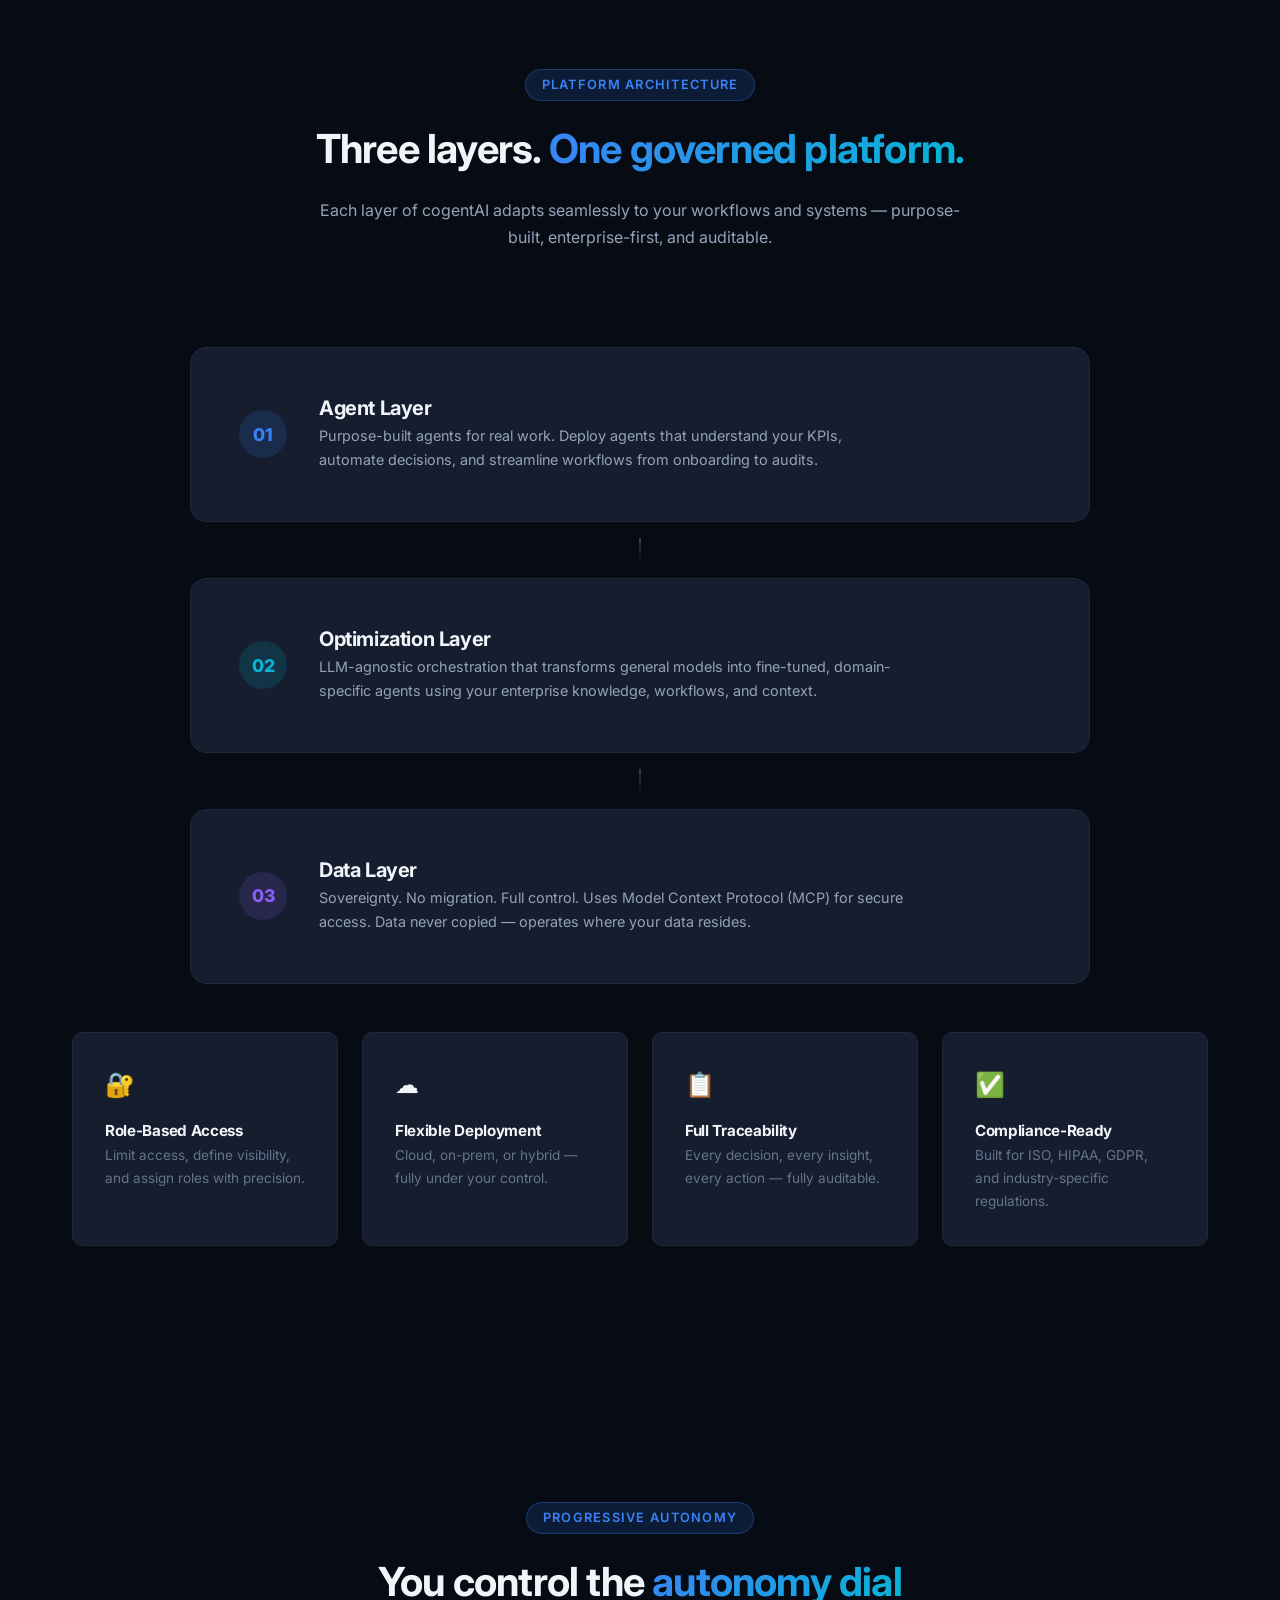
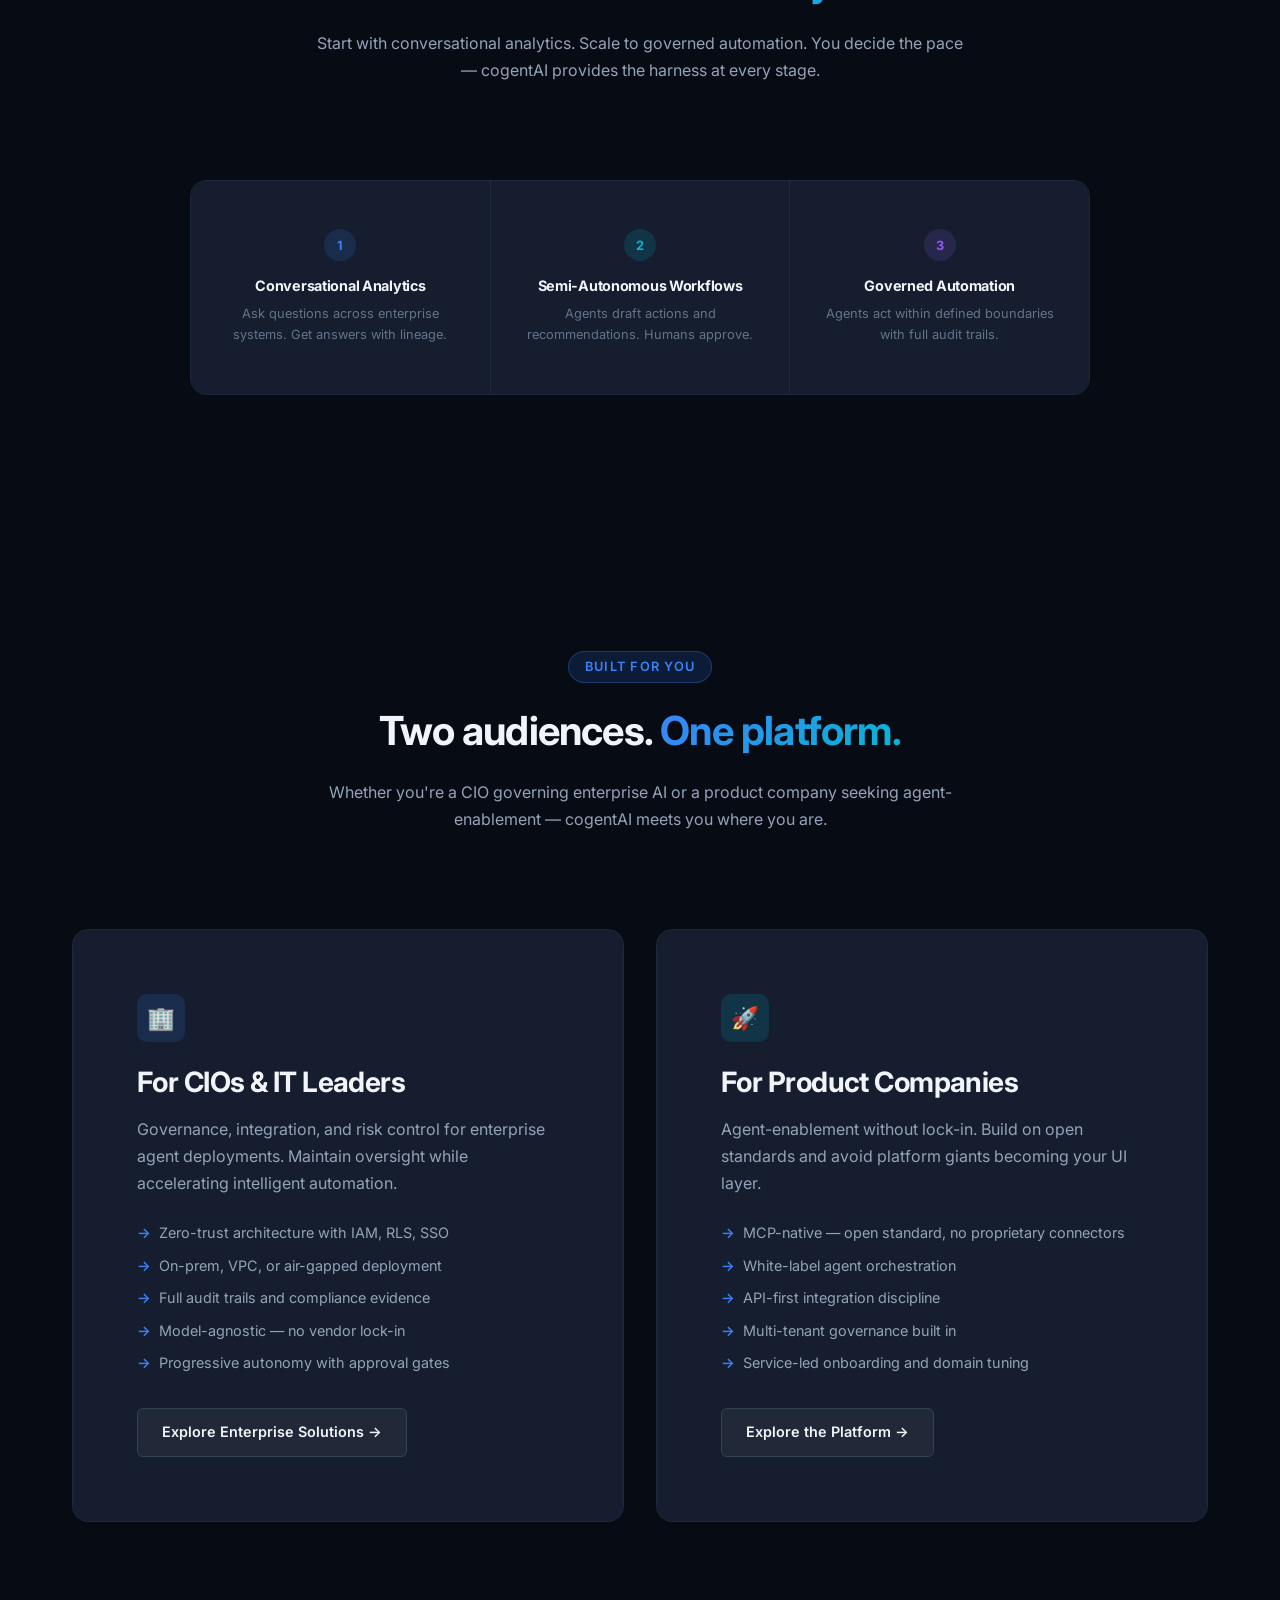
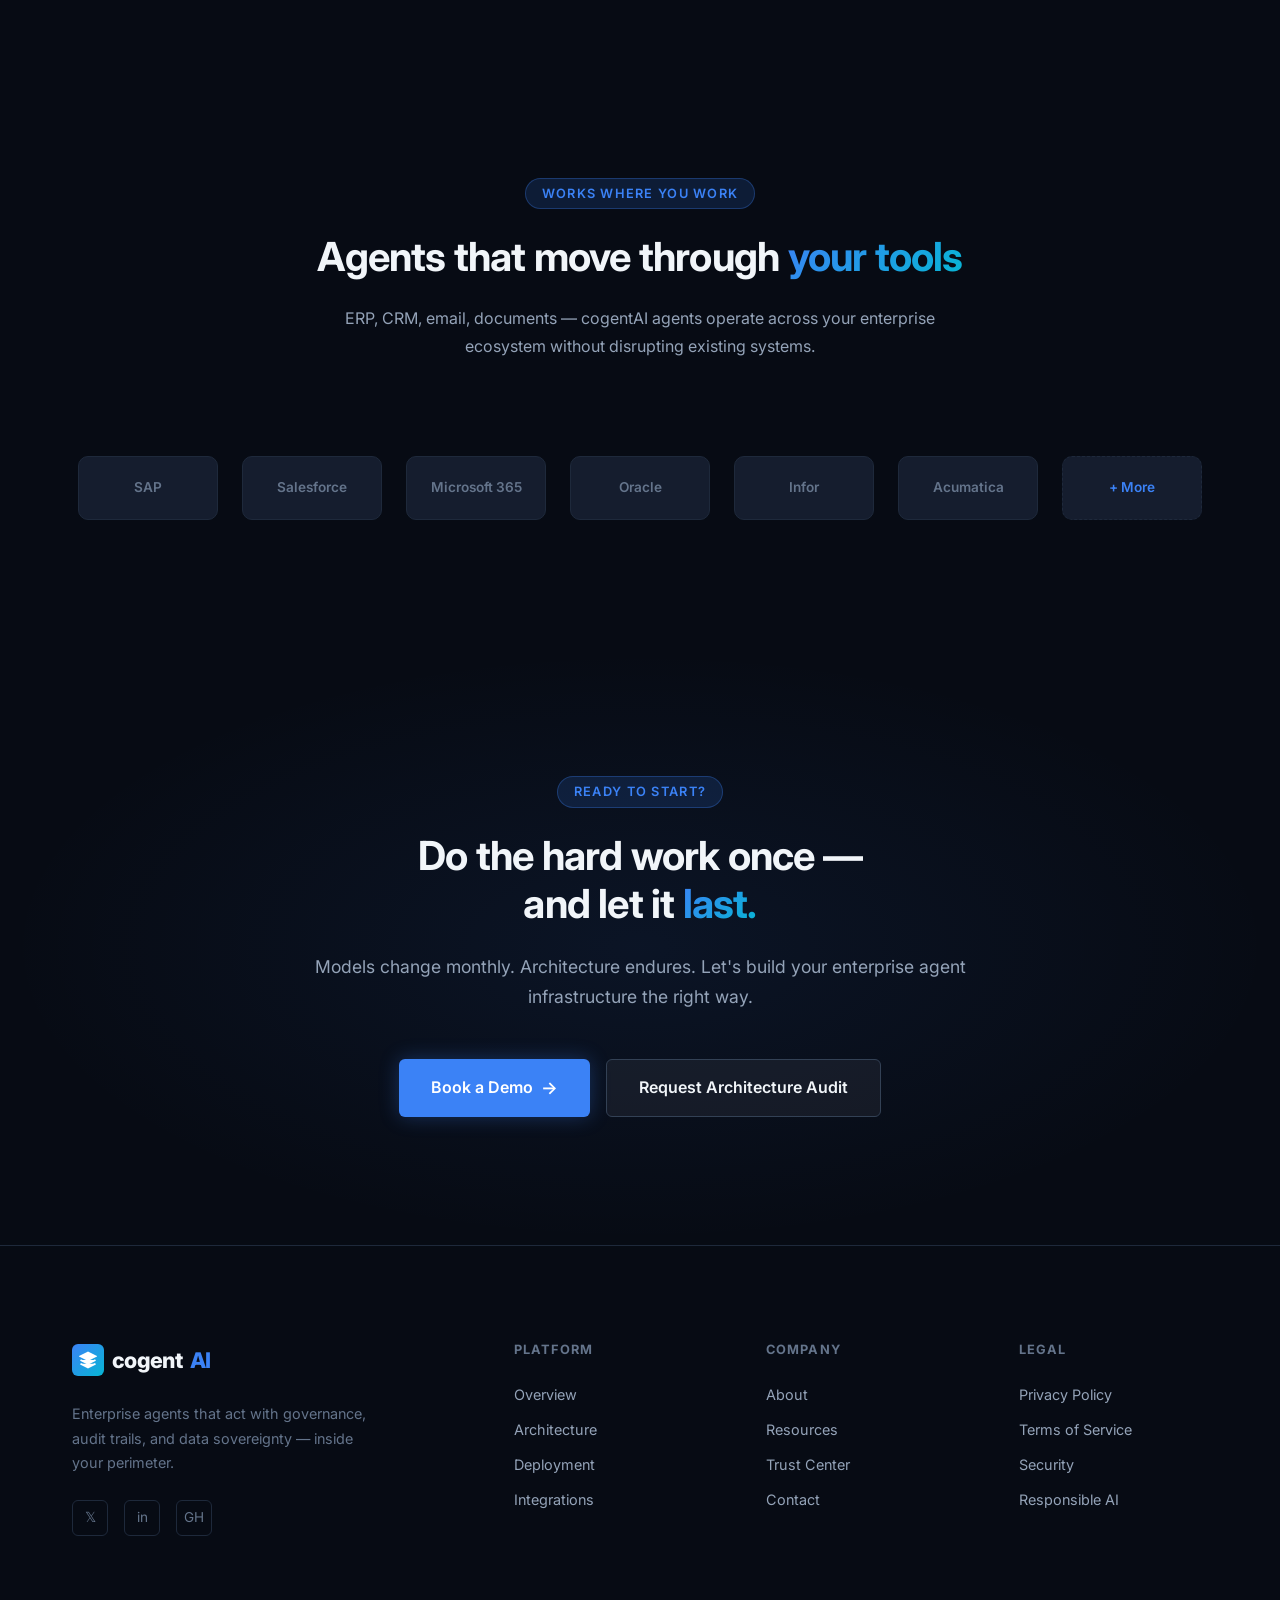
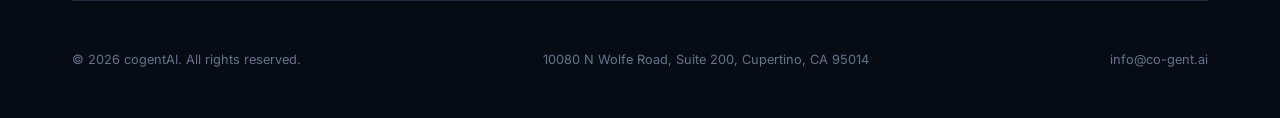
==== commit 5705ee81: "Remove Skills page and nav links per feedback The Skills page was a misunderstanding — the intent wa" ====
--- a/index.html
+++ b/index.html
@@ -30,7 +30,6 @@
         <a href="trust.html">Trust</a>
         <a href="resources.html">Resources</a>
         <a href="company.html">Company</a>
-        <a href="skills.html">Skills</a>
       </nav>
 
       <div class="flex gap-md items-center">
@@ -49,7 +48,6 @@
     <a href="trust.html">Trust</a>
     <a href="resources.html">Resources</a>
     <a href="company.html">Company</a>
-    <a href="skills.html">Skills</a>
     <a href="contact.html" class="btn btn-primary mt-lg">Let's Talk</a>
   </nav>
 
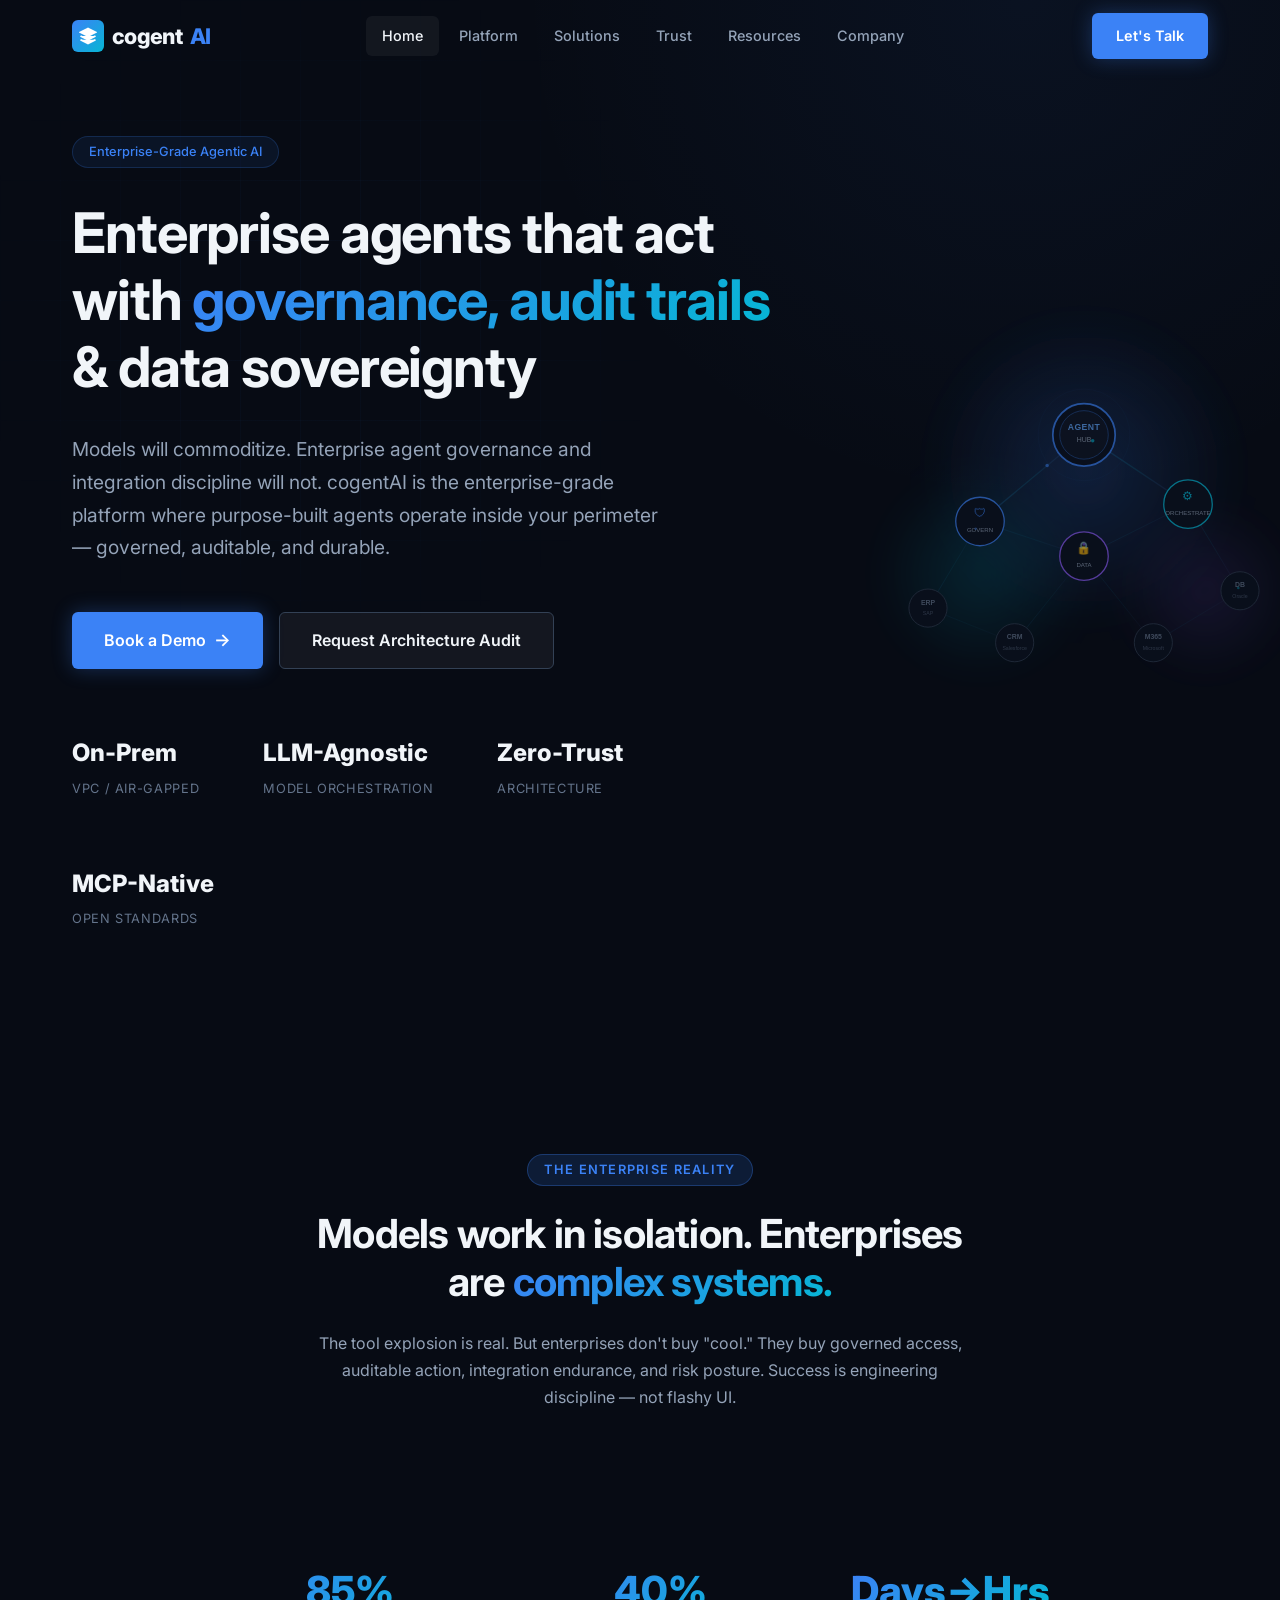
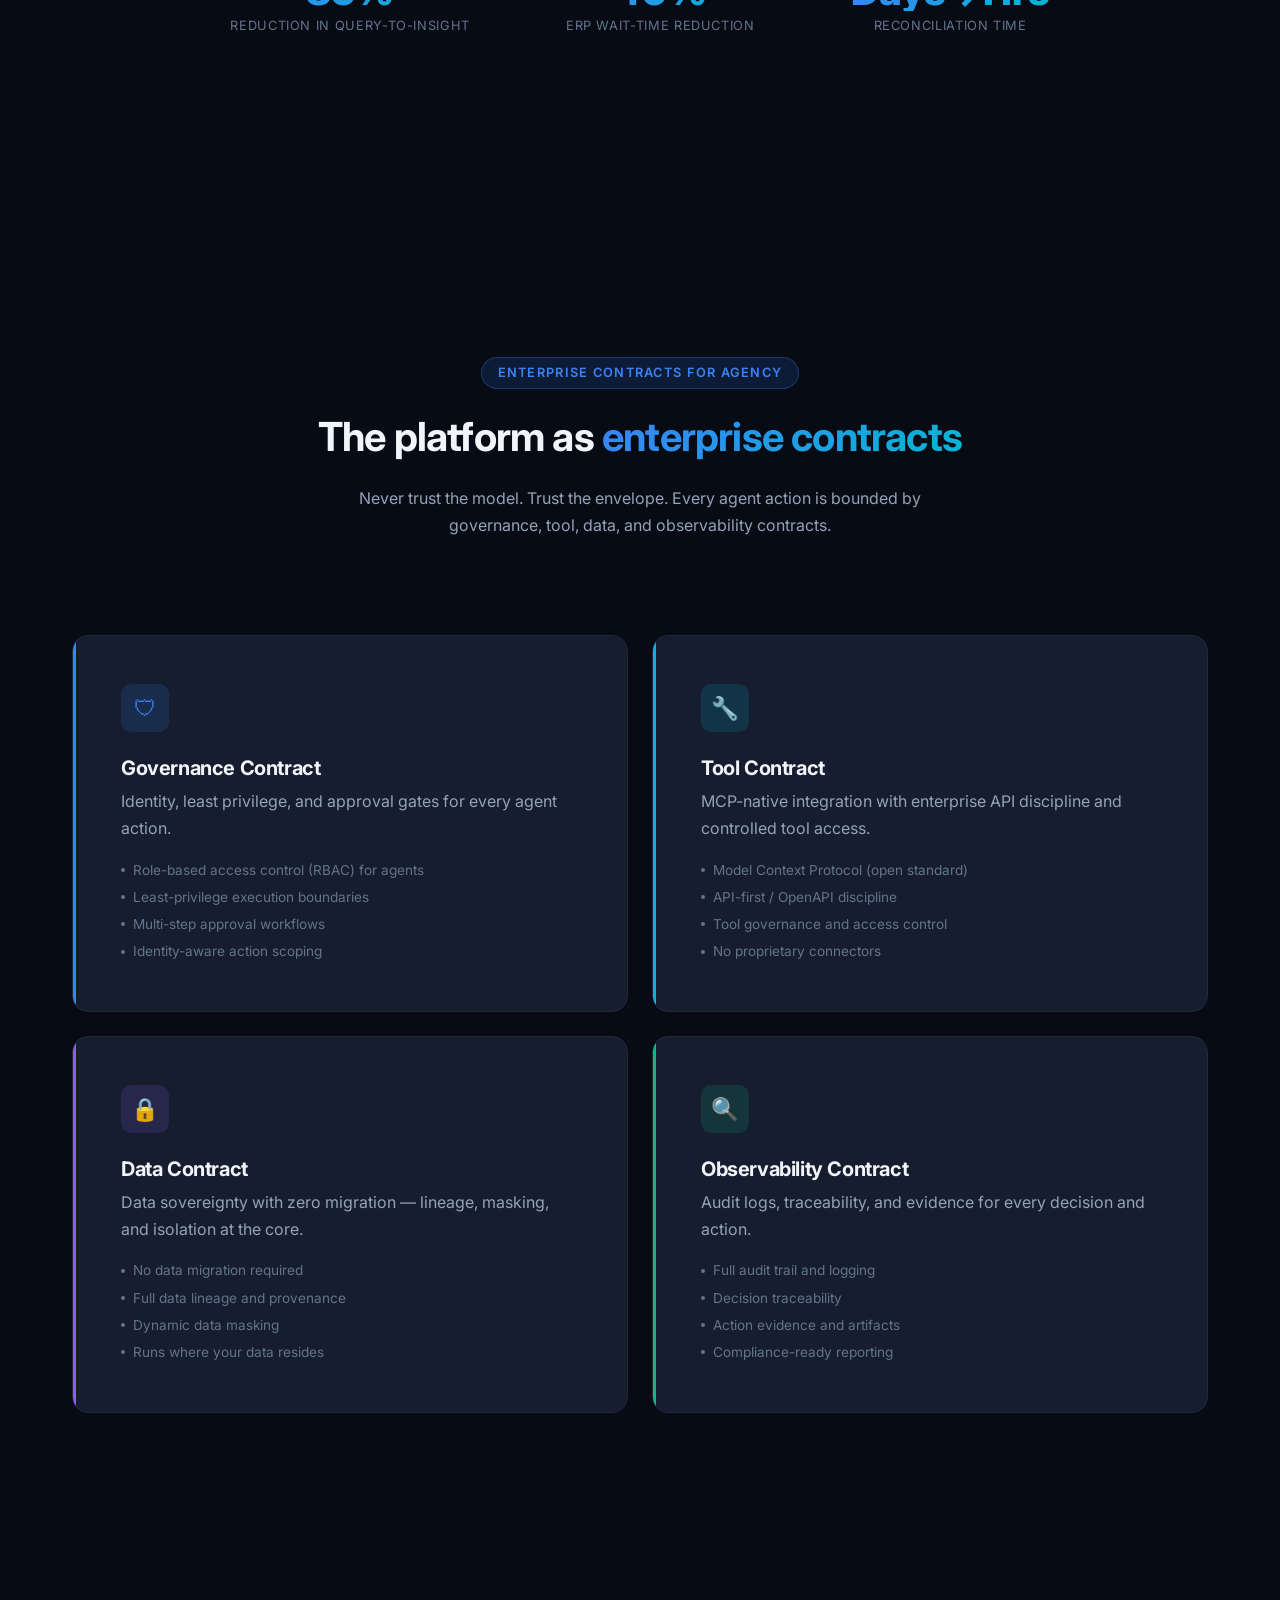
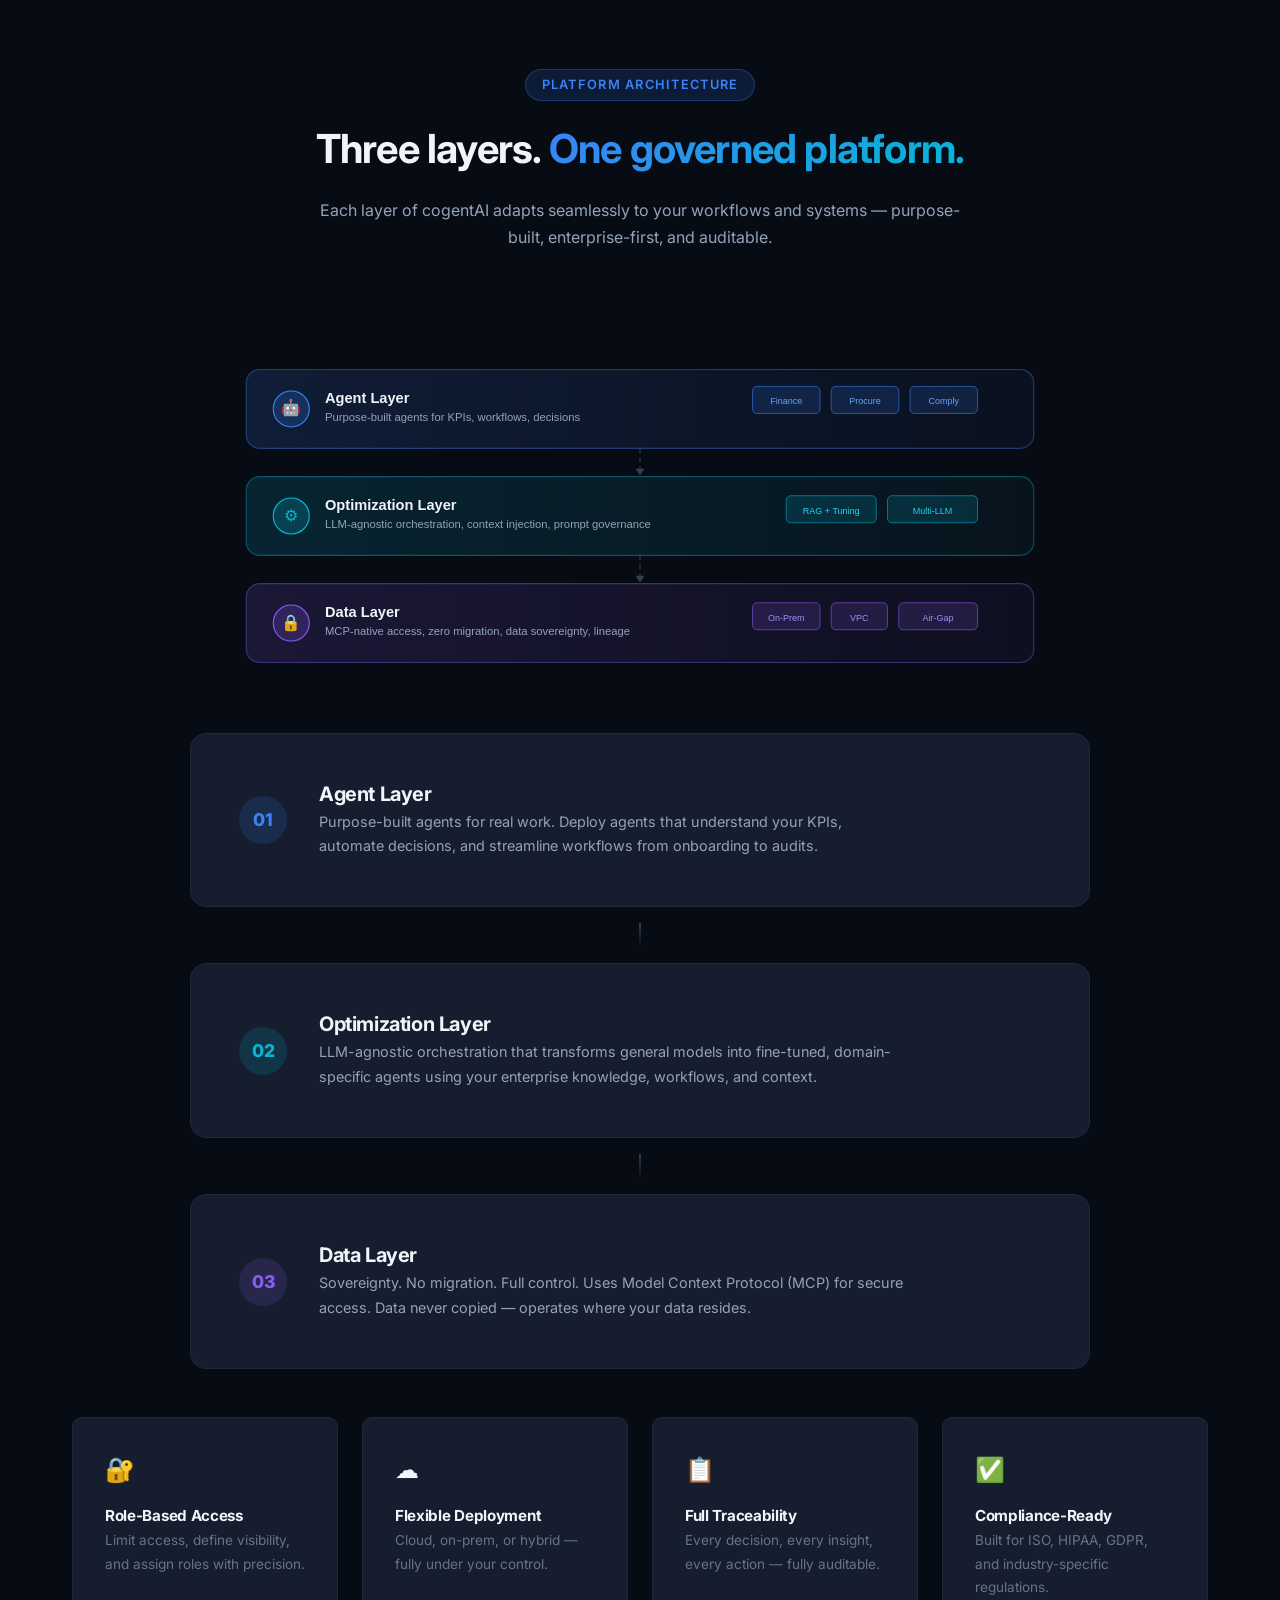
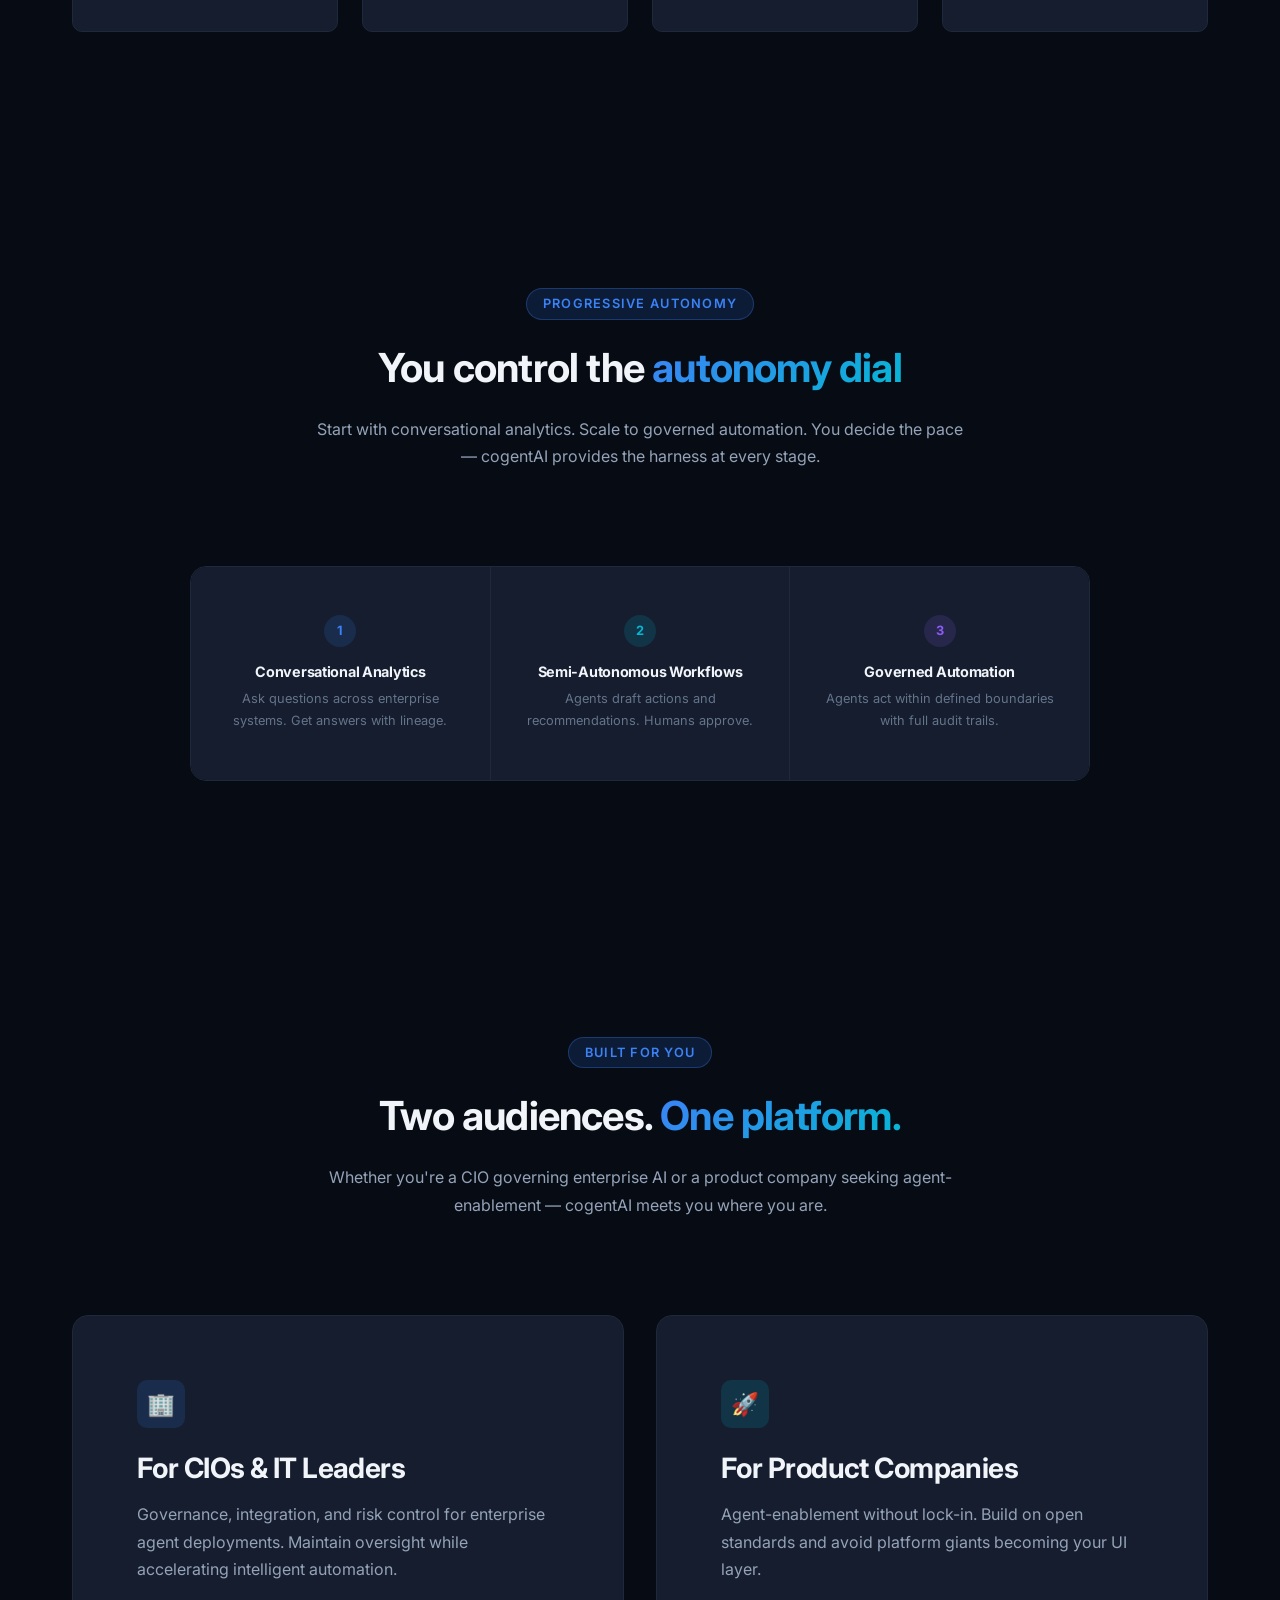
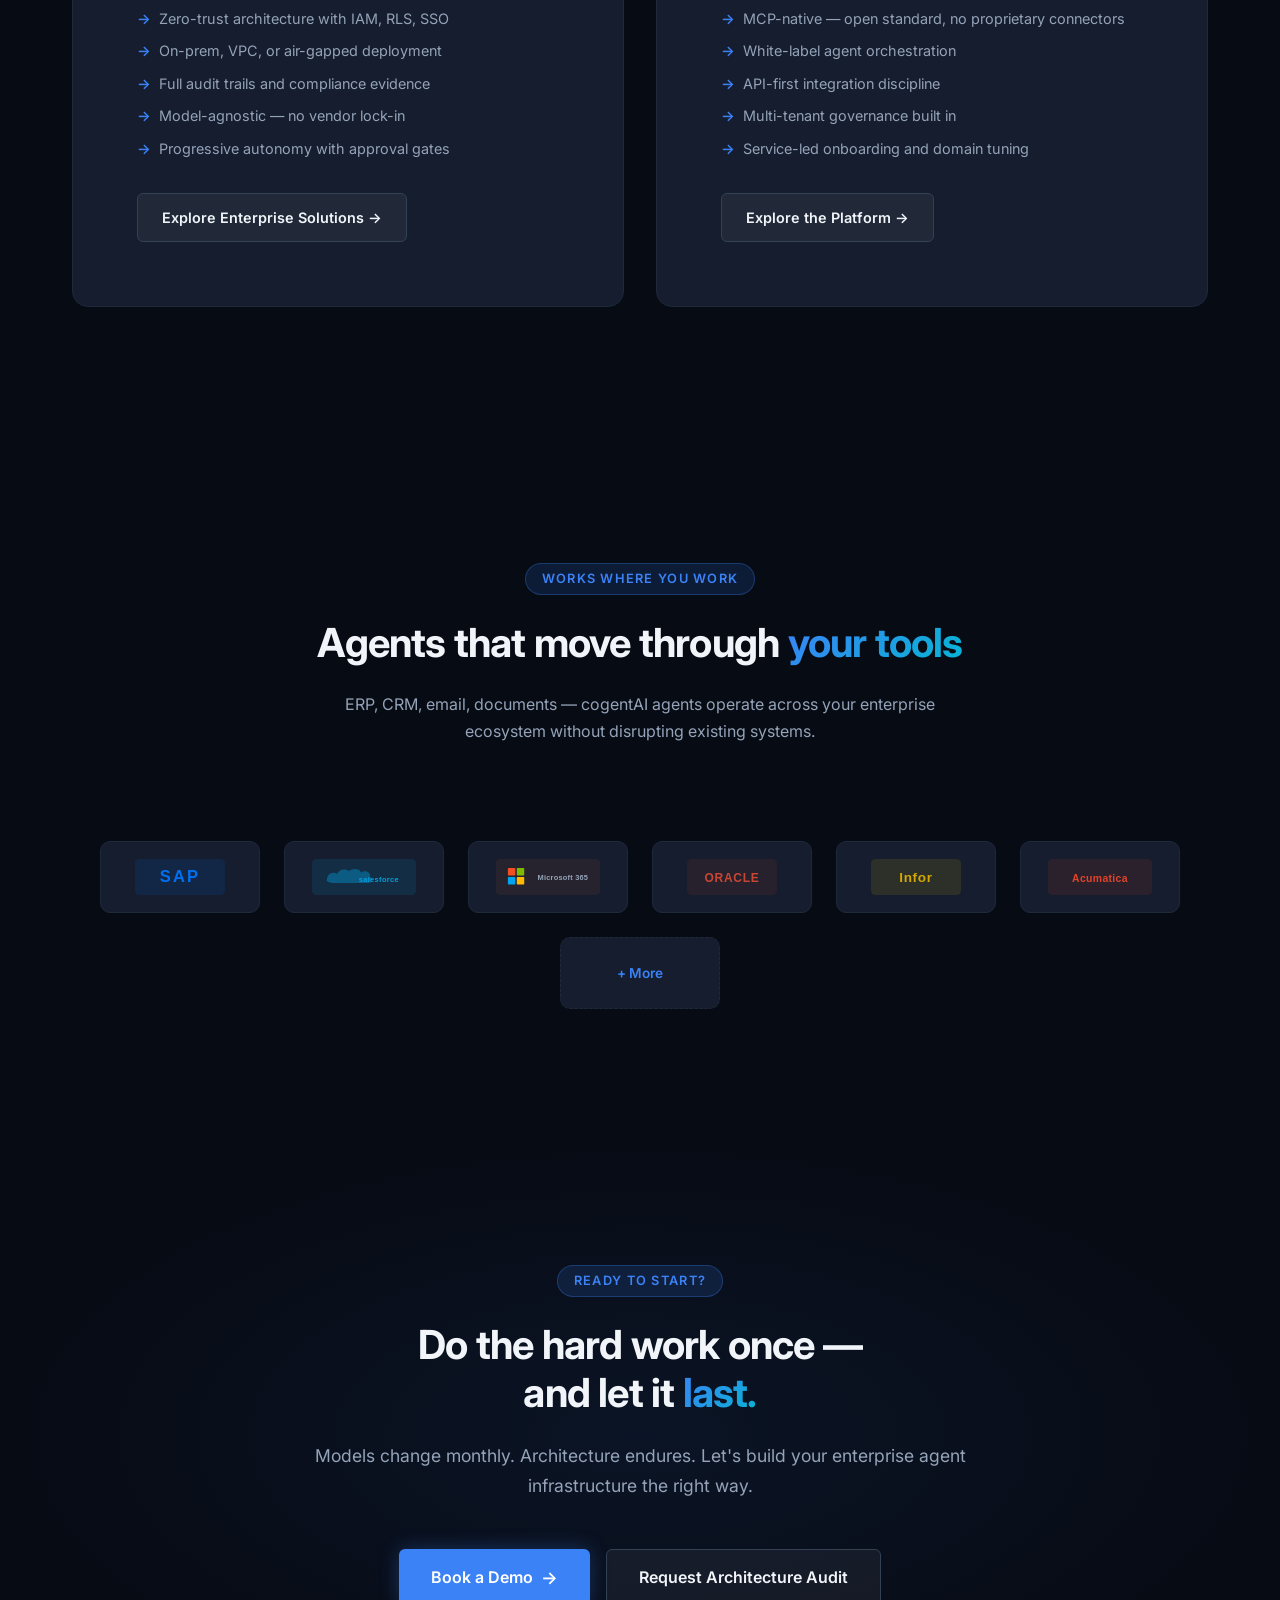
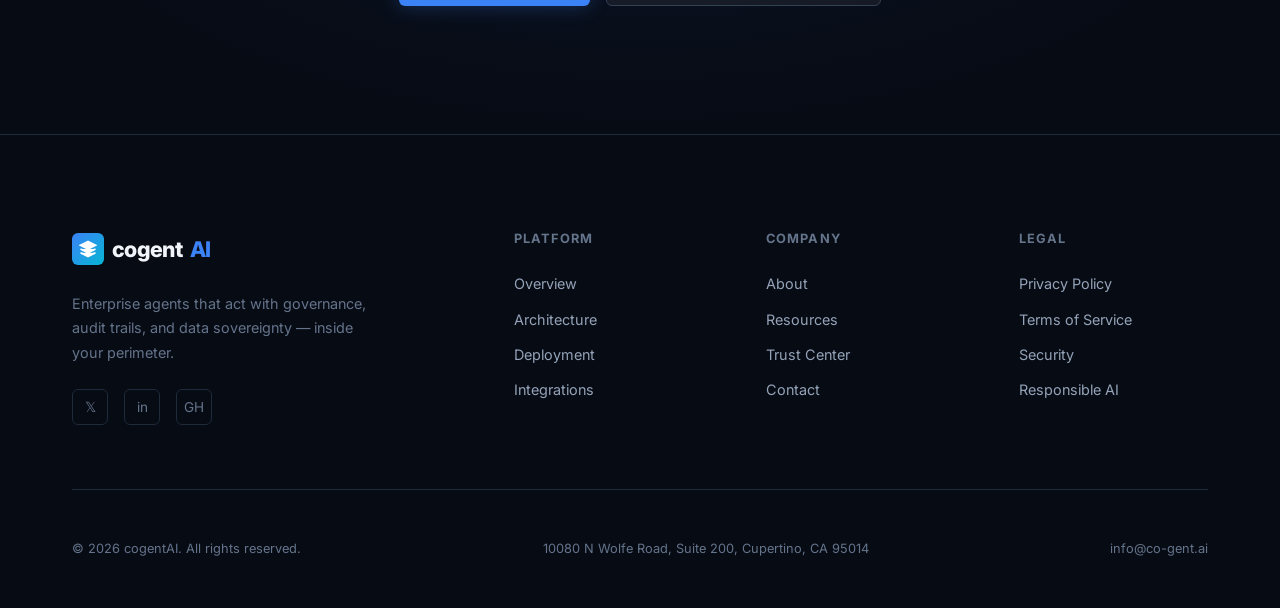
==== commit 80498532: "Add SVG logos, illustrations, and visual assets across site - Hero: animated agent network diagram (" ====
--- a/index.html
+++ b/index.html
@@ -81,6 +81,10 @@
           </div>
         </div>
       </div>
+      <!-- Hero illustration -->
+      <div class="hero-visual" style="position: absolute; right: -5%; top: 50%; transform: translateY(-50%); width: 520px; pointer-events: none; opacity: 0.6;">
+        <img src="assets/illustrations/hero-network.svg" alt="Agent network architecture" style="width: 100%;">
+      </div>
     </div>
   </section>
 
@@ -178,6 +182,10 @@
         <div class="section-label">Platform Architecture</div>
         <h2>Three layers. <span class="text-gradient">One governed platform.</span></h2>
         <p>Each layer of cogentAI adapts seamlessly to your workflows and systems — purpose-built, enterprise-first, and auditable.</p>
+      </div>
+
+      <div class="animate-in" style="margin-bottom: var(--space-2xl);">
+        <img src="assets/illustrations/arch-layers.svg" alt="Three-layer architecture diagram" style="width: 100%; max-width: 900px; margin: 0 auto; display: block; border-radius: var(--radius-lg);">
       </div>
 
       <div class="arch-diagram">
@@ -311,12 +319,12 @@
       </div>
 
       <div class="integration-grid animate-in">
-        <div class="integration-item">SAP</div>
-        <div class="integration-item">Salesforce</div>
-        <div class="integration-item">Microsoft 365</div>
-        <div class="integration-item">Oracle</div>
-        <div class="integration-item">Infor</div>
-        <div class="integration-item">Acumatica</div>
+        <div class="integration-item"><img src="assets/logos/sap.svg" alt="SAP" style="height: 36px;"></div>
+        <div class="integration-item"><img src="assets/logos/salesforce.svg" alt="Salesforce" style="height: 36px;"></div>
+        <div class="integration-item"><img src="assets/logos/microsoft365.svg" alt="Microsoft 365" style="height: 36px;"></div>
+        <div class="integration-item"><img src="assets/logos/oracle.svg" alt="Oracle" style="height: 36px;"></div>
+        <div class="integration-item"><img src="assets/logos/infor.svg" alt="Infor" style="height: 36px;"></div>
+        <div class="integration-item"><img src="assets/logos/acumatica.svg" alt="Acumatica" style="height: 36px;"></div>
         <div class="integration-item" style="border-style: dashed; color: var(--color-accent);">+ More</div>
       </div>
     </div>
--- a/css/style.css
+++ b/css/style.css
@@ -602,9 +602,8 @@
   right: -5%;
   top: 50%;
   transform: translateY(-50%);
-  width: 500px;
-  height: 500px;
-  opacity: 0.35;
+  width: 520px;
+  opacity: 0.6;
   pointer-events: none;
 }
 
@@ -774,8 +773,8 @@
   display: flex;
   align-items: center;
   justify-content: center;
-  width: 140px;
-  height: 64px;
+  width: 160px;
+  height: 72px;
   padding: var(--space-md);
   border-radius: var(--radius-md);
   border: 1px solid var(--color-border);
@@ -784,6 +783,12 @@
   font-weight: 600;
   color: var(--color-text-muted);
   transition: all var(--transition-base);
+}
+
+.integration-item img {
+  width: 100%;
+  height: auto;
+  object-fit: contain;
 }
 
 .integration-item:hover {
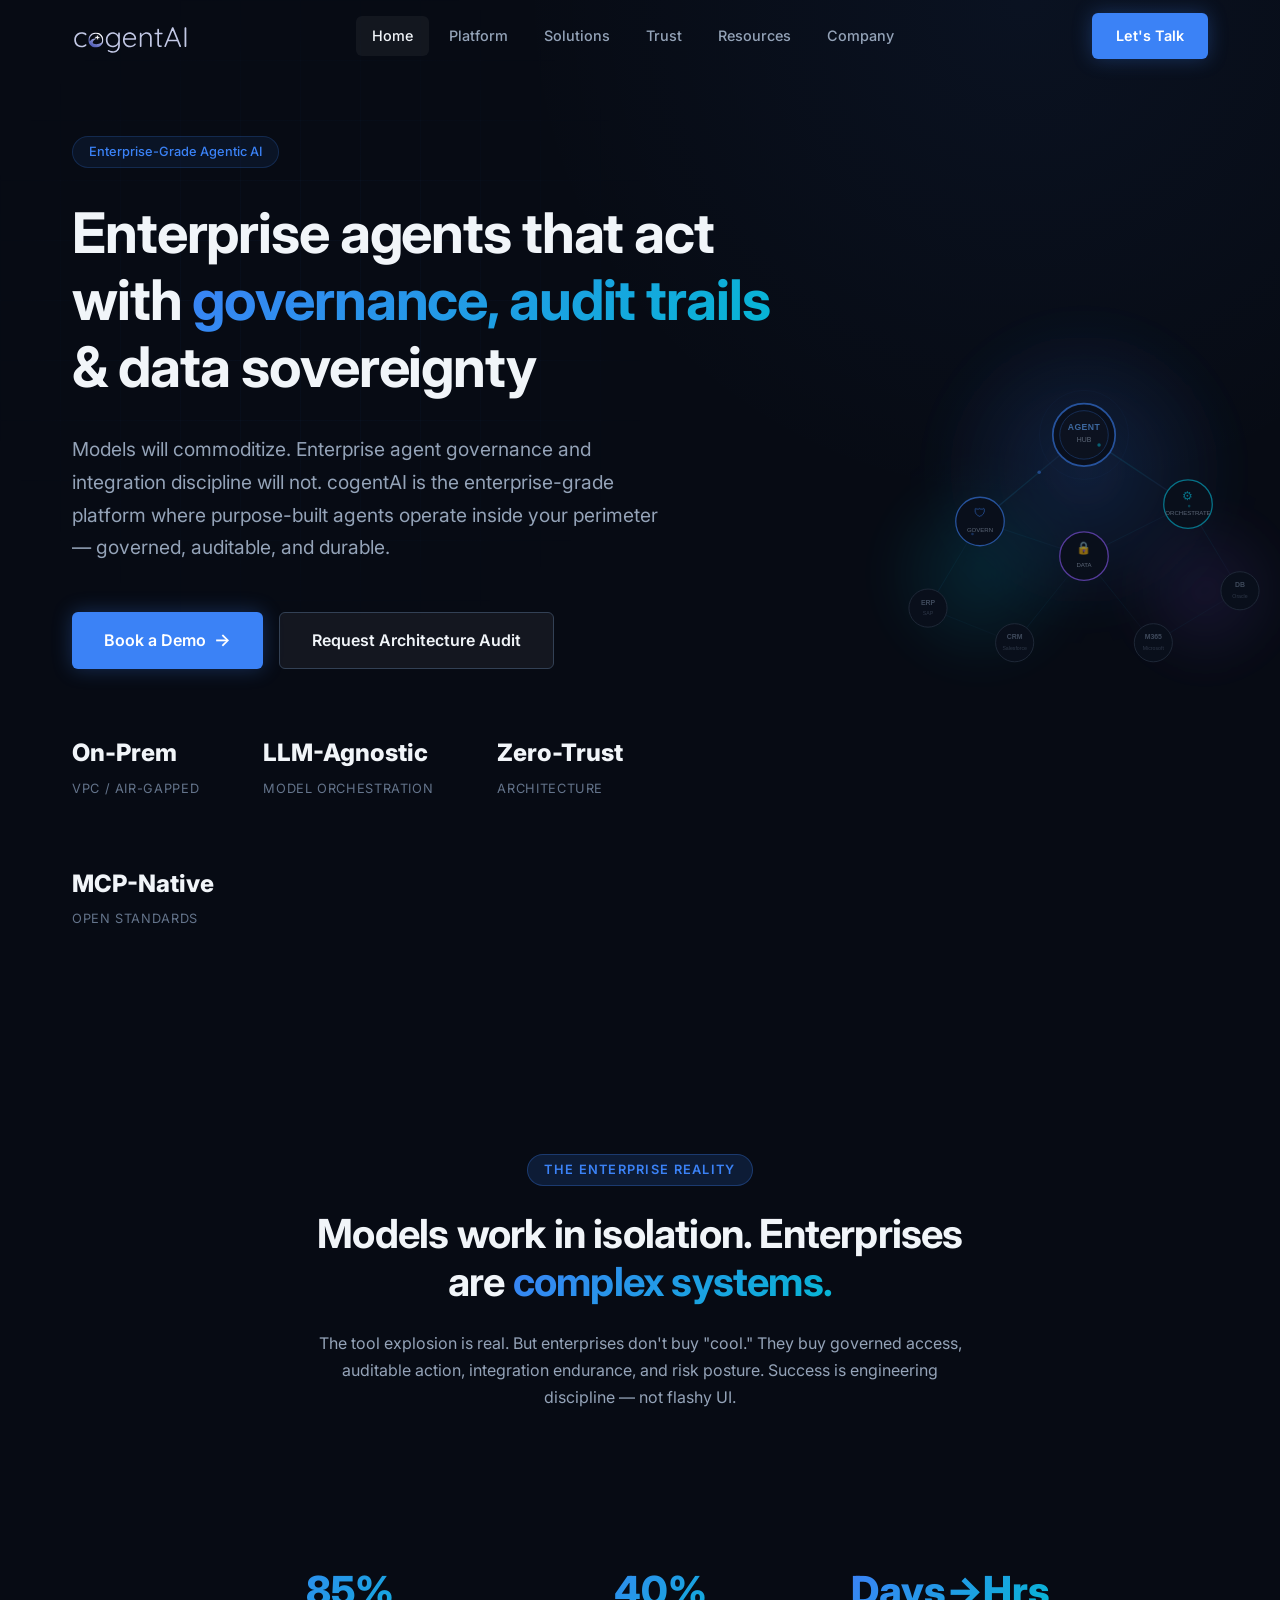
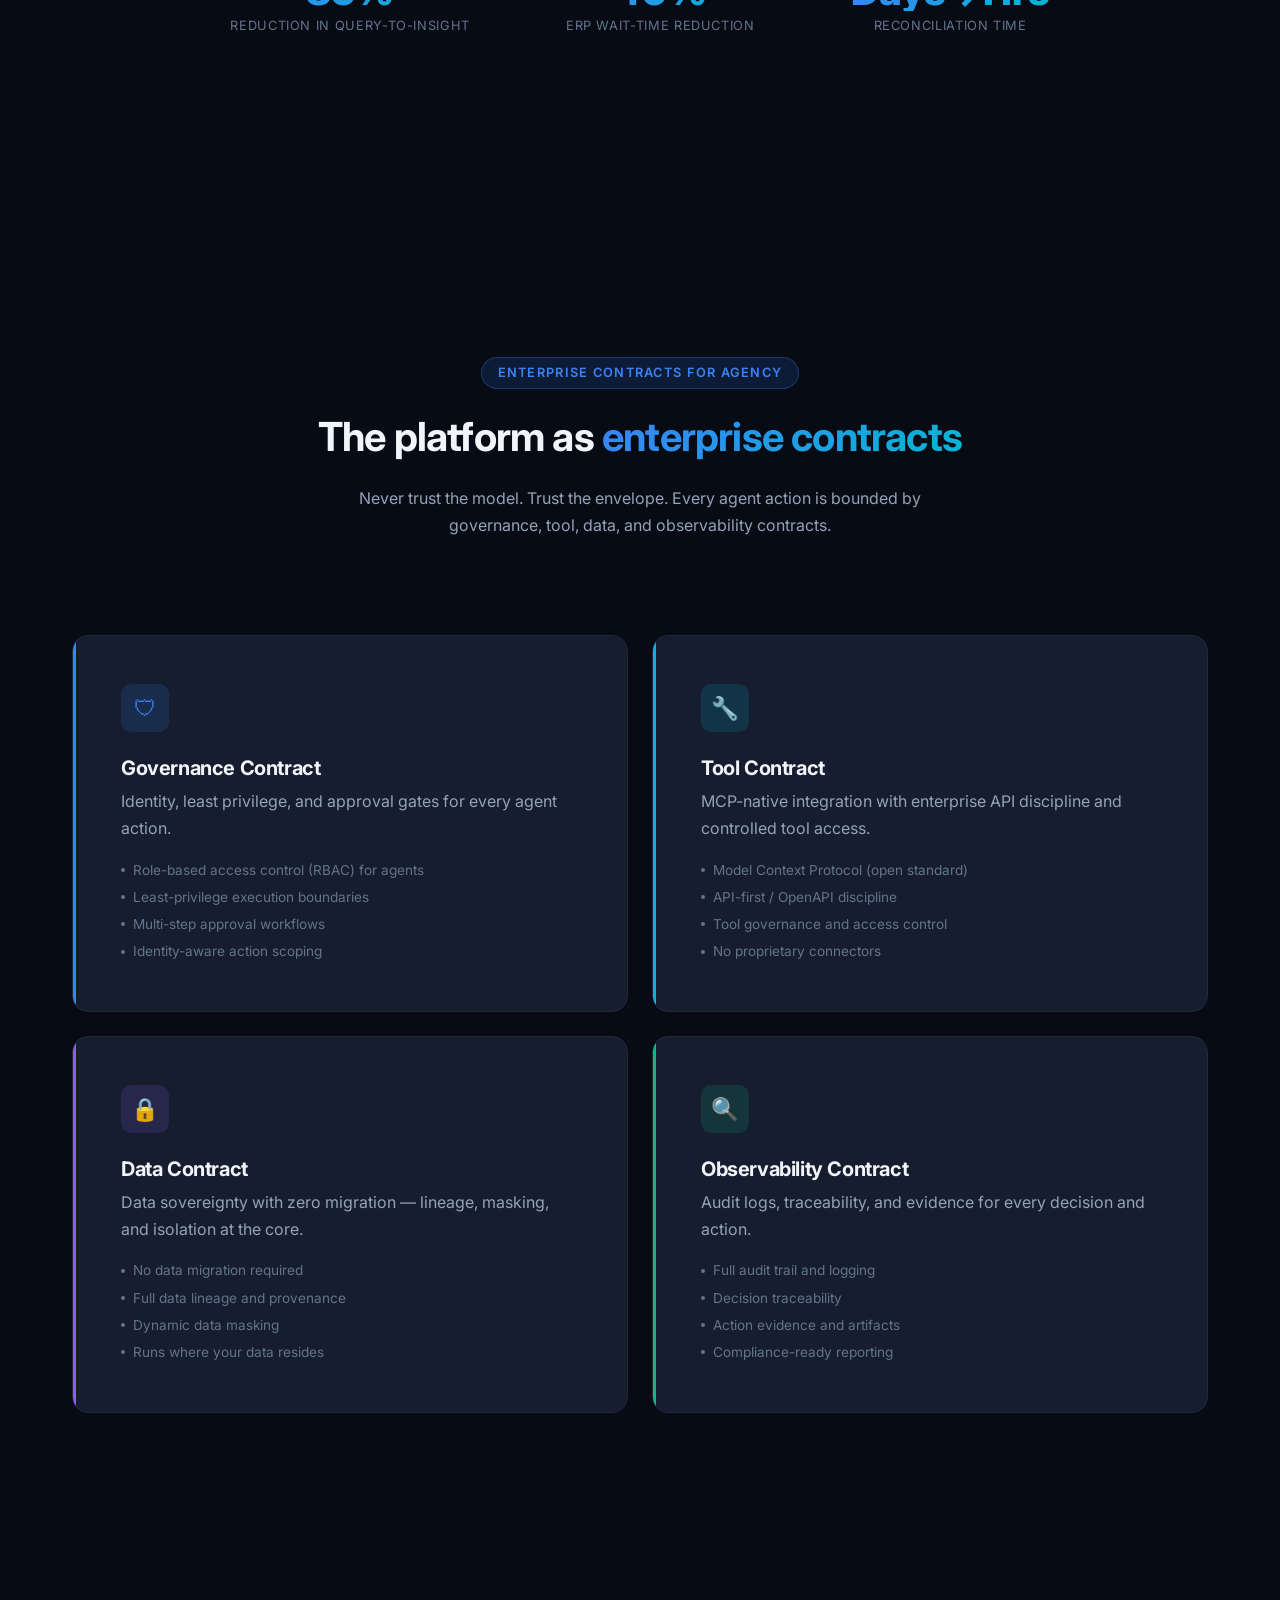
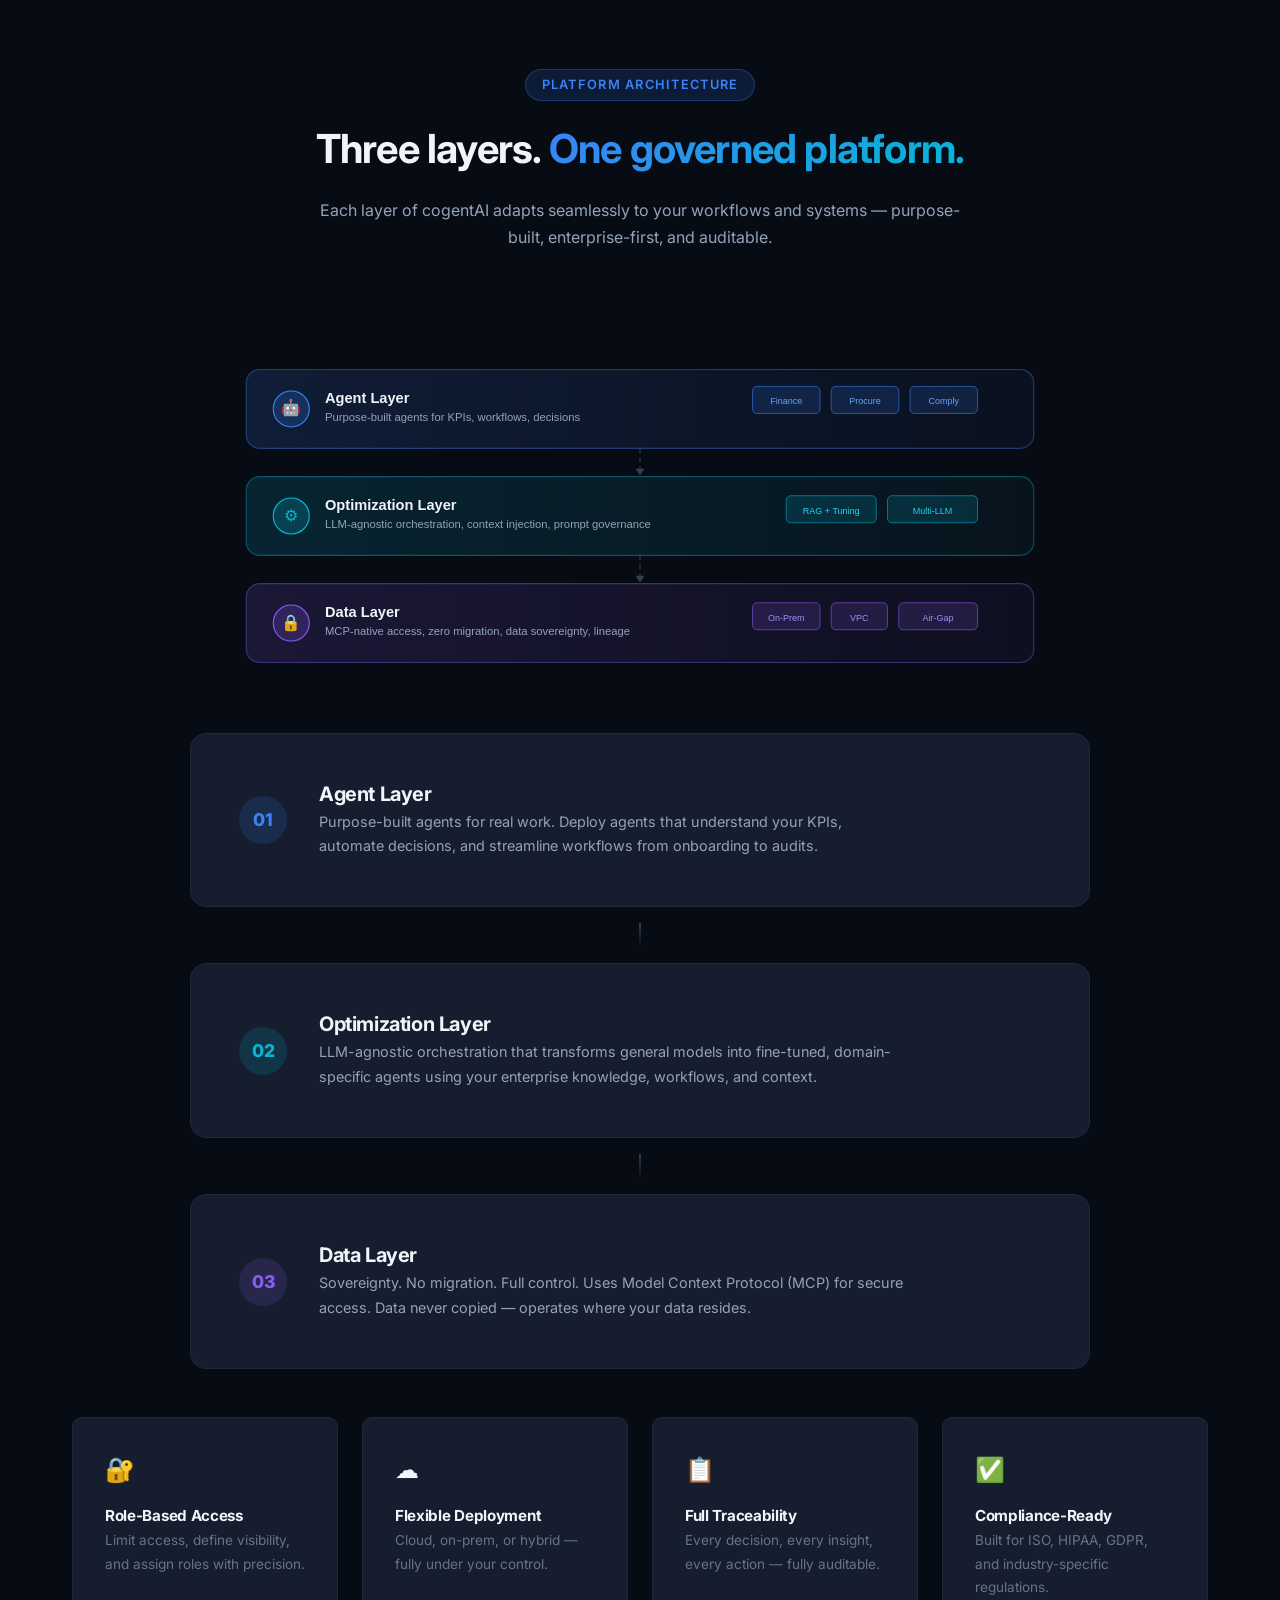
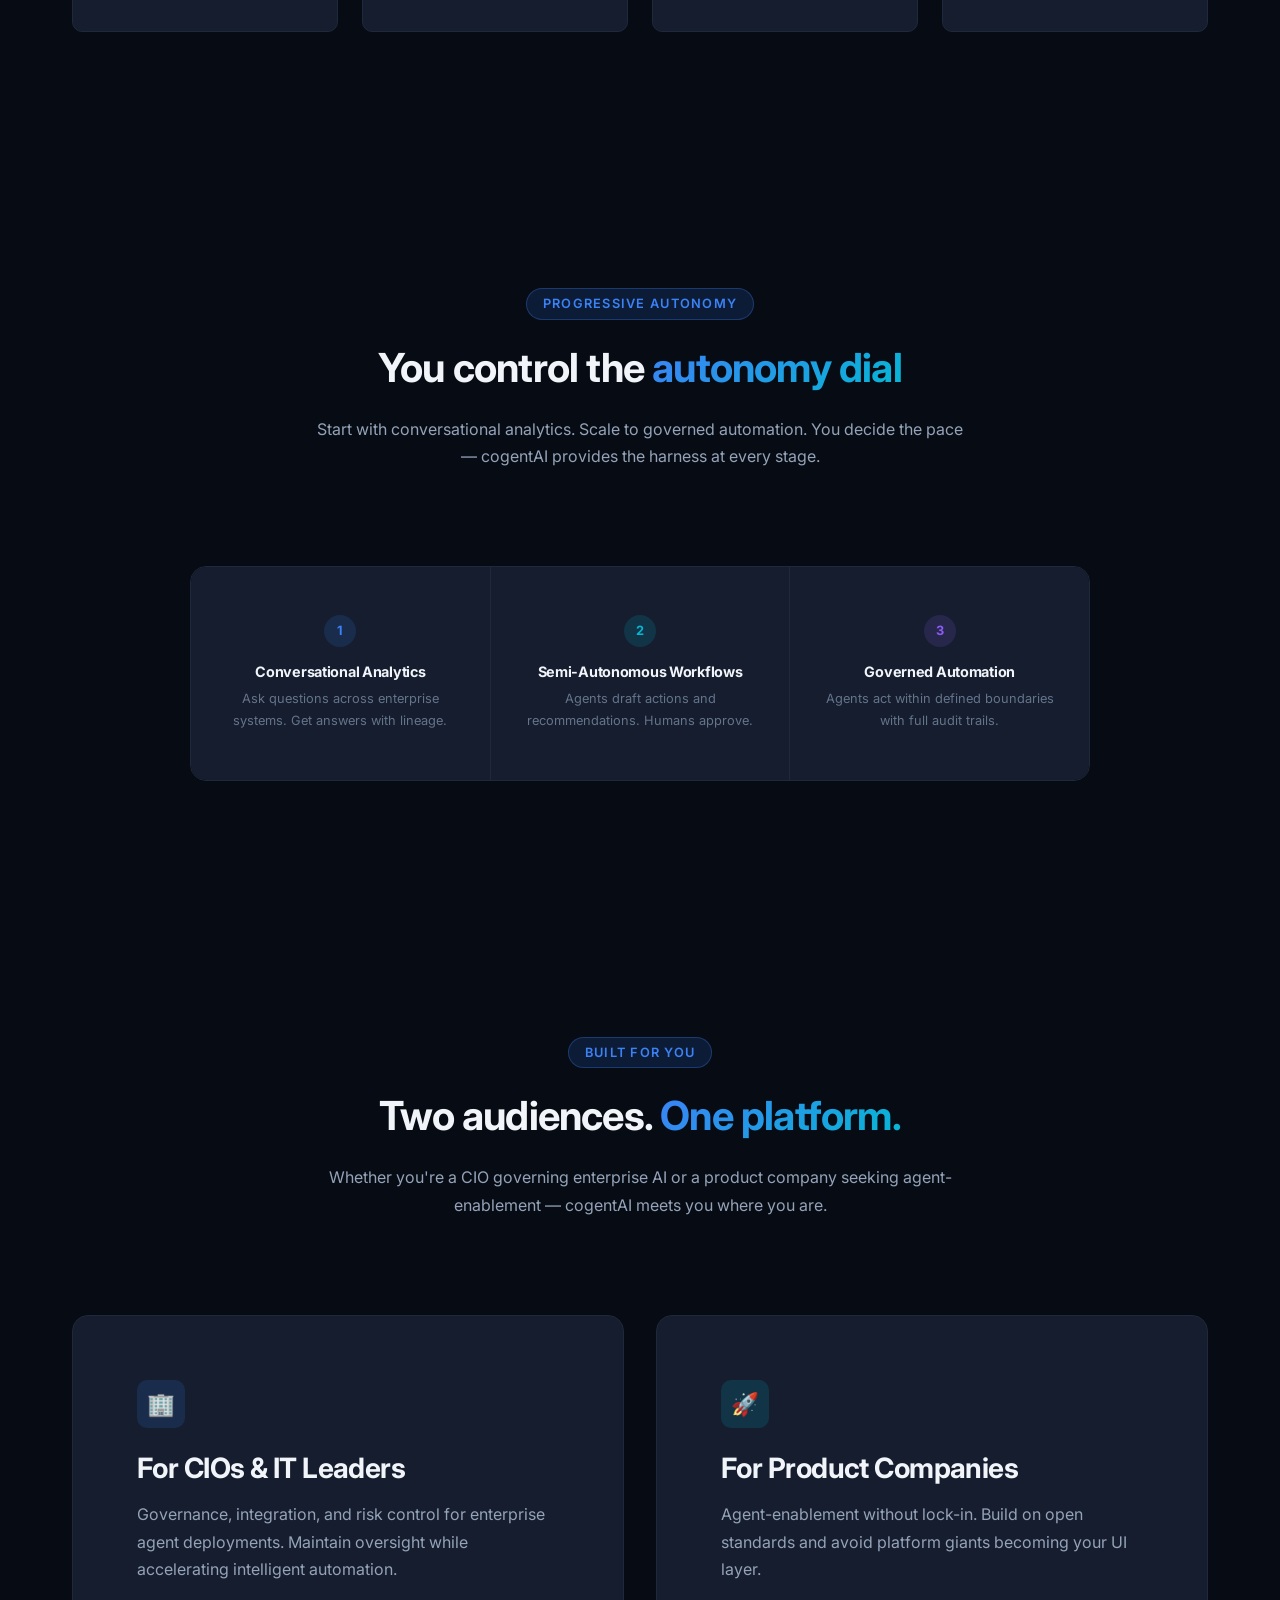
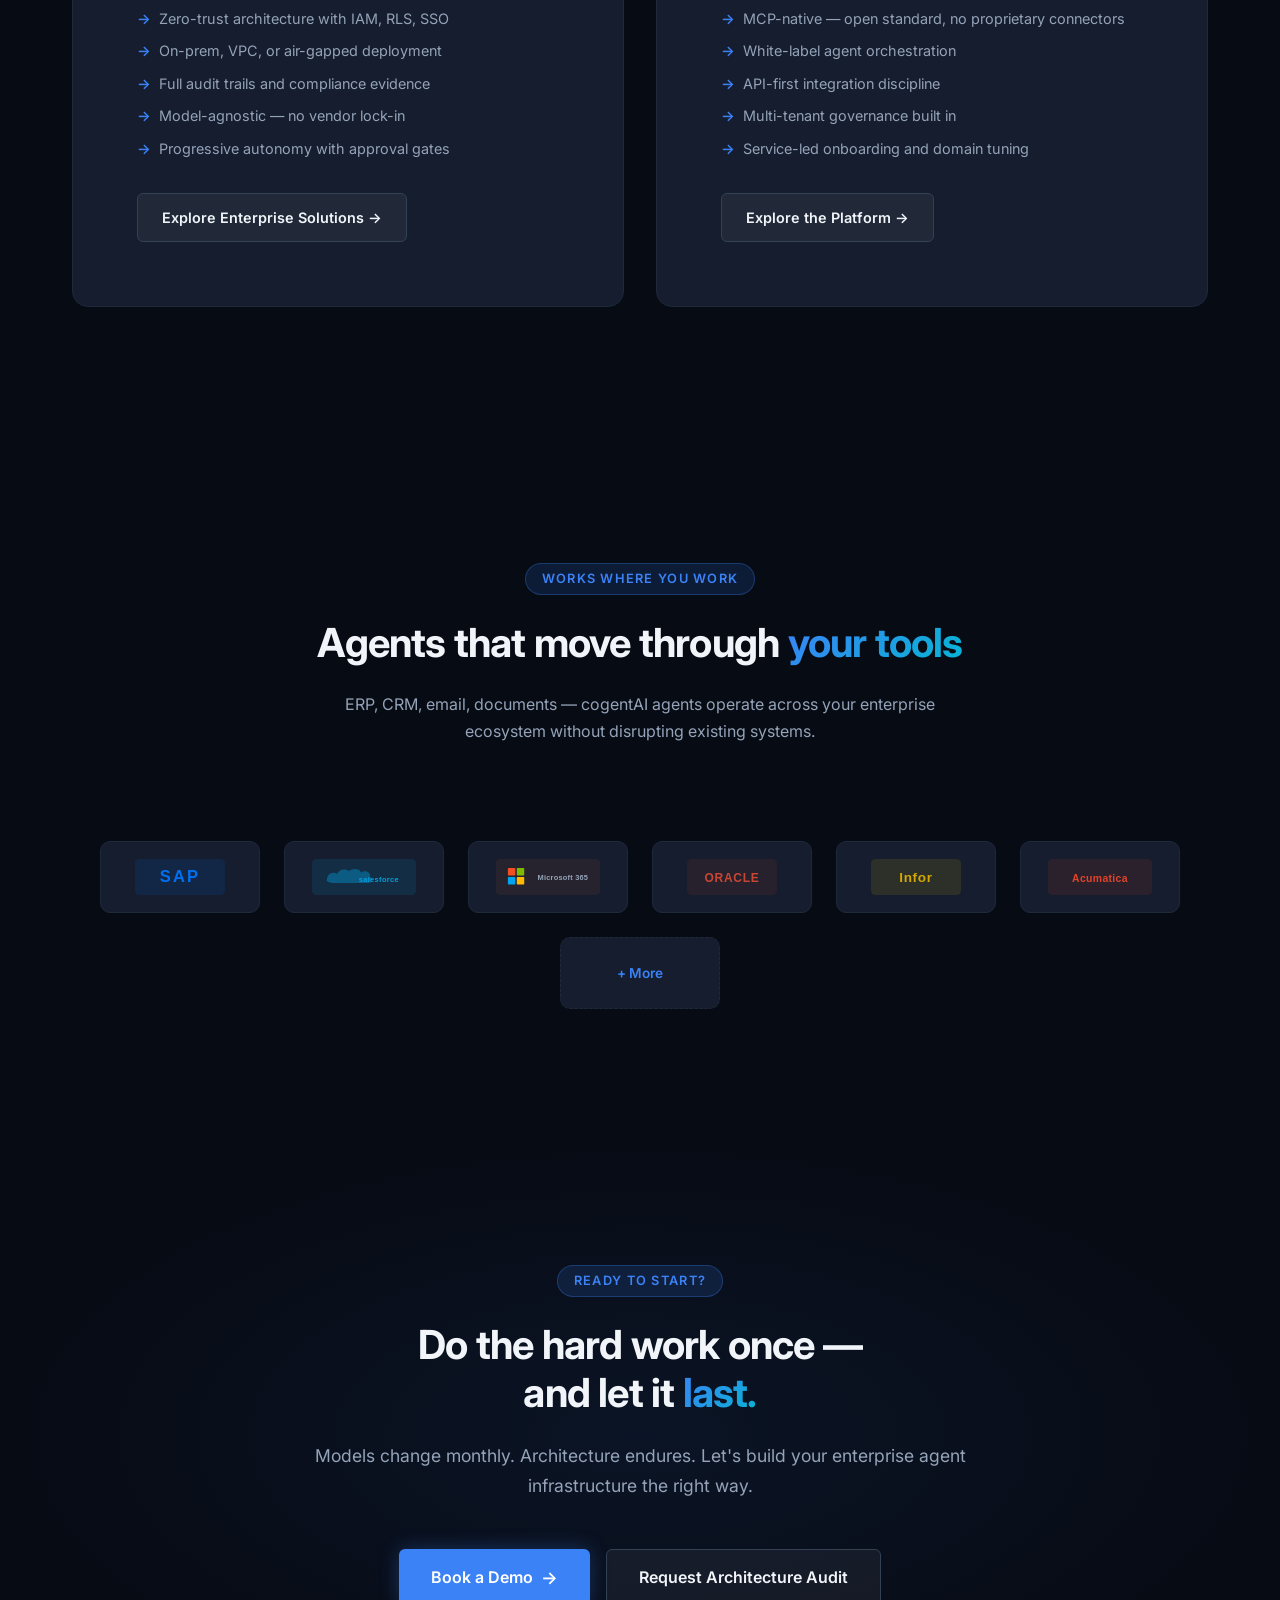
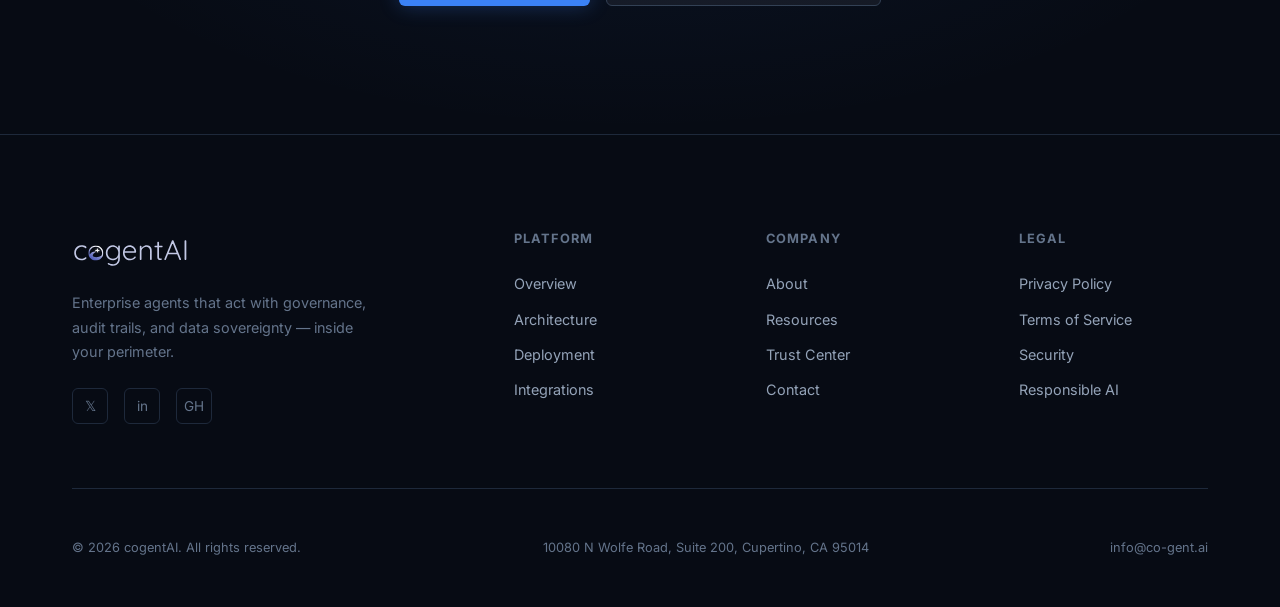
==== commit 564cc435: "Replace placeholder logo with official cogentAI brand SVG Co-Authored-By: Claude Opus 4.6 <noreply@a" ====
--- a/index.html
+++ b/index.html
@@ -16,12 +16,7 @@
   <!-- ===== HEADER ===== -->
   <header class="site-header" id="site-header">
     <div class="header-inner">
-      <a href="index.html" class="logo">
-        <div class="logo-icon">
-          <svg viewBox="0 0 24 24" fill="none" stroke="white" stroke-width="2.5"><path d="M12 2L2 7l10 5 10-5-10-5z"/><path d="M2 17l10 5 10-5"/><path d="M2 12l10 5 10-5"/></svg>
-        </div>
-        cogent<span>AI</span>
-      </a>
+      <a href="index.html" class="logo"><img src="assets/logos/cogentai-logo.svg" alt="cogentAI" class="logo-img"></a>
 
       <nav class="nav-links">
         <a href="index.html" class="active">Home</a>
@@ -350,12 +345,7 @@
     <div class="container">
       <div class="footer-grid">
         <div class="footer-brand">
-          <a href="index.html" class="logo">
-            <div class="logo-icon">
-              <svg viewBox="0 0 24 24" fill="none" stroke="white" stroke-width="2.5"><path d="M12 2L2 7l10 5 10-5-10-5z"/><path d="M2 17l10 5 10-5"/><path d="M2 12l10 5 10-5"/></svg>
-            </div>
-            cogent<span>AI</span>
-          </a>
+          <a href="index.html" class="logo"><img src="assets/logos/cogentai-logo.svg" alt="cogentAI" class="logo-img"></a>
           <p>Enterprise agents that act with governance, audit trails, and data sovereignty — inside your perimeter.</p>
           <div class="footer-social">
             <a href="https://x.com/Co_gentAI" aria-label="X/Twitter">&#x1D54F;</a>
--- a/css/style.css
+++ b/css/style.css
@@ -259,31 +259,11 @@
 .logo {
   display: flex;
   align-items: center;
-  gap: var(--space-sm);
-  font-size: 1.35rem;
-  font-weight: 800;
-  color: var(--color-text-primary);
-  letter-spacing: -0.03em;
-}
-
-.logo-icon {
-  width: 32px;
-  height: 32px;
-  background: linear-gradient(135deg, var(--color-accent), var(--color-accent-secondary));
-  border-radius: var(--radius-sm);
-  display: flex;
-  align-items: center;
-  justify-content: center;
-}
-
-.logo-icon svg {
-  width: 18px;
-  height: 18px;
-  fill: white;
-}
-
-.logo span {
-  color: var(--color-accent);
+}
+
+.logo-img {
+  height: 36px;
+  width: auto;
 }
 
 .nav-links {
